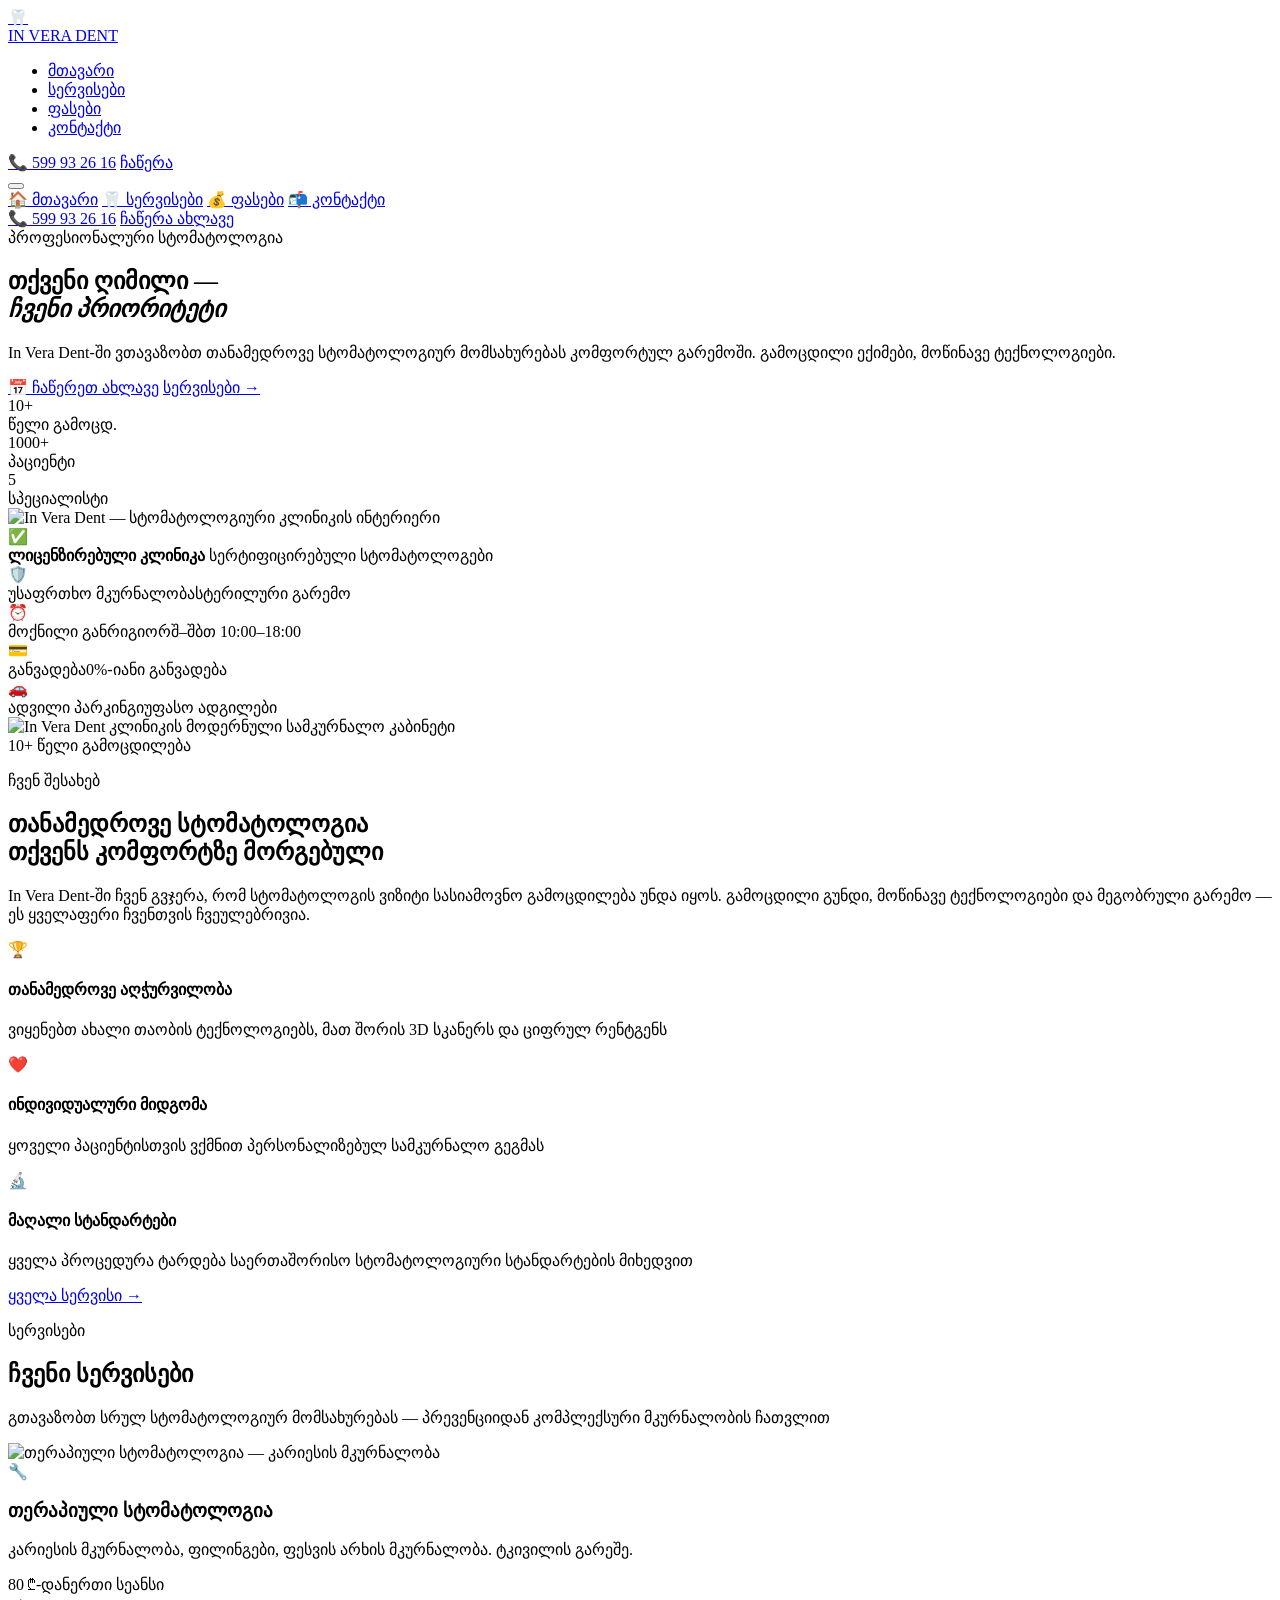
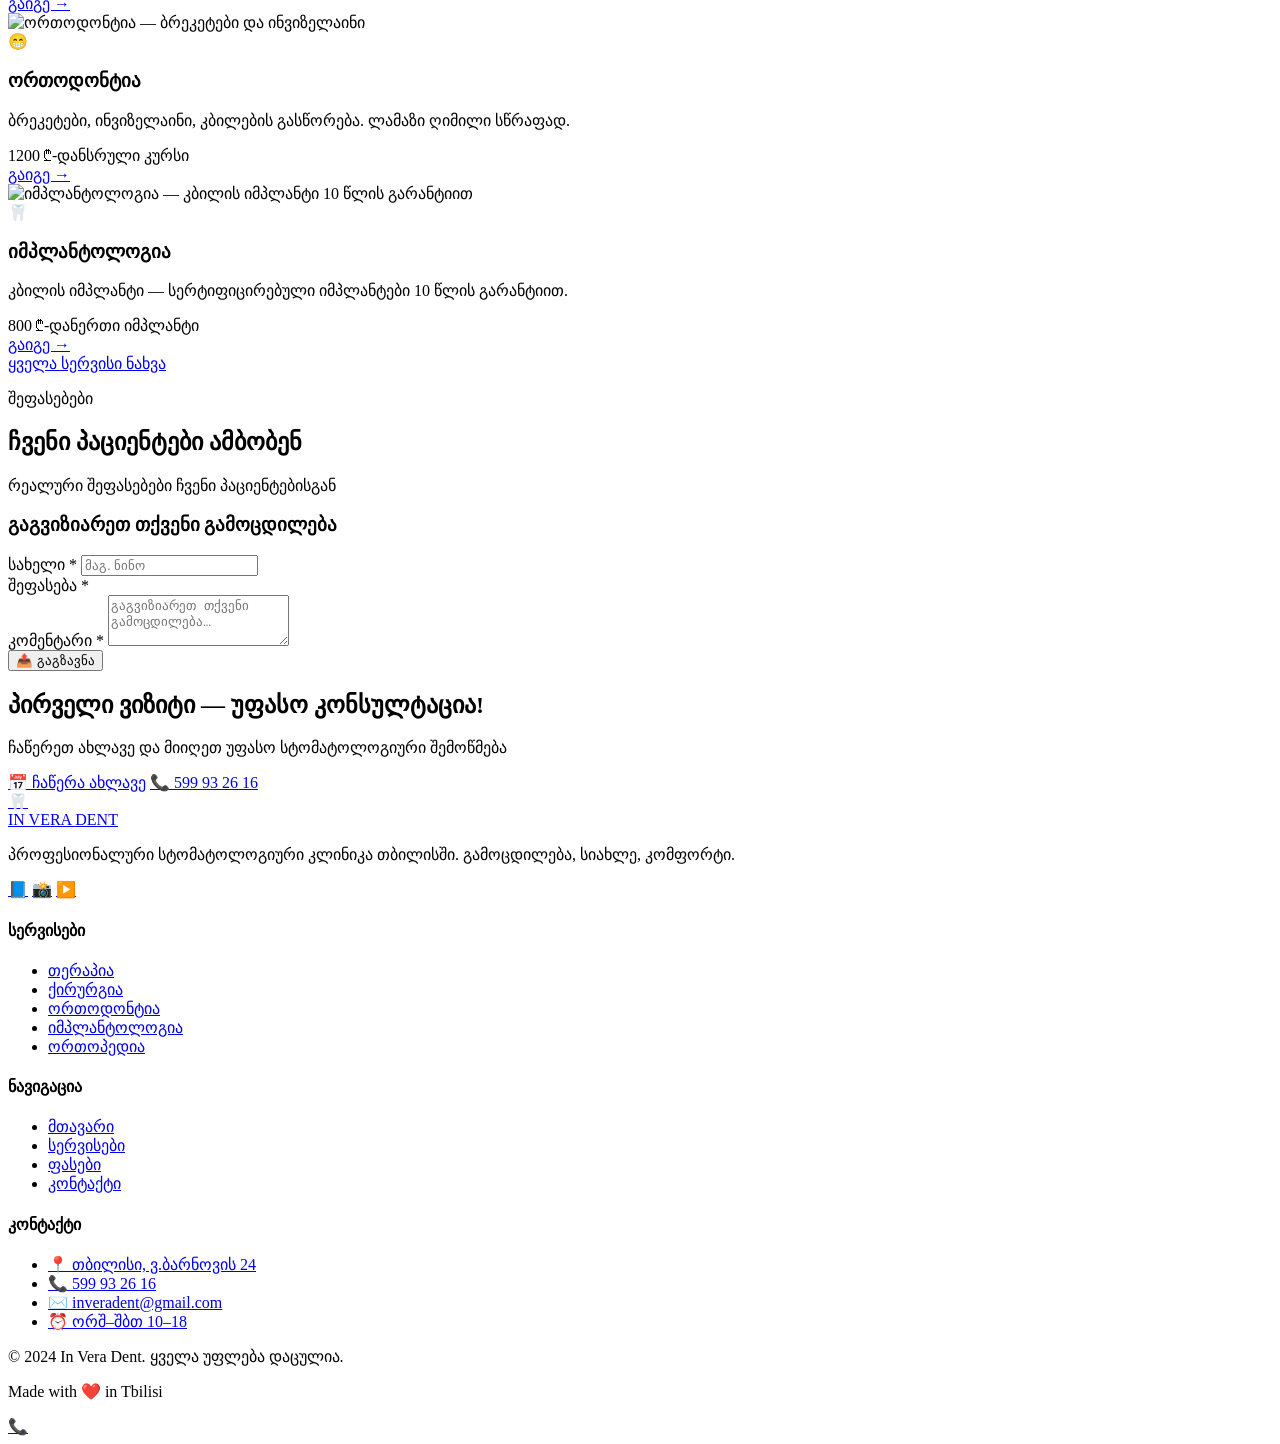
==== index.html @ 5227dc88 "Basic html for main page (Need to do the BEM naming)" ====
<!DOCTYPE html>
<html lang="ka">
<head>
  <meta charset="UTF-8">
  <meta name="viewport" content="width=device-width, initial-scale=1.0">
  <meta name="description" content="In Vera Dent — პროფესიონალური სტომატოლოგიური კლინიკა თბილისში">
  <title>In Vera Dent — სტომატოლოგია</title>
  <link rel="stylesheet" href="css/main.css">
</head>
<body>

<header>
  <nav class="navbar" aria-label="მთავარი ნავიგაცია">
    <div class="navbar__inner">
      <a href="index.html" class="logo">
        <div class="logo__mark">🦷</div>
        IN VERA <span>DENT</span>
      </a>

      <ul class="nav-links">
        <li class="nav-links__item"><a href="index.html" class="nav-links__link nav-links__link--active">მთავარი</a></li>
        <li class="nav-links__item"><a href="services.html" class="nav-links__link">სერვისები</a></li>
        <li class="nav-links__item"><a href="prices.html" class="nav-links__link">ფასები</a></li>
        <li class="nav-links__item"><a href="contact.html" class="nav-links__link">კონტაქტი</a></li>
      </ul>

      <div class="nav-cta">
        <a href="tel:599932616" class="btn btn--ghost btn--sm">📞 599 93 26 16</a>
        <a href="contact.html" class="btn btn--primary btn--sm">ჩაწერა</a>
      </div>

      <button class="nav-hamburger" aria-label="მენიუ" aria-expanded="false">
        <span></span><span></span><span></span>
      </button>
    </div>
  </nav>

  <div class="nav-drawer" role="dialog" aria-label="მობილური მენიუ">
    <a href="index.html"><span class="nav-drawer__icon">🏠</span> მთავარი</a>
    <a href="services.html"><span class="nav-drawer__icon">🦷</span> სერვისები</a>
    <a href="prices.html"><span class="nav-drawer__icon">💰</span> ფასები</a>
    <a href="contact.html"><span class="nav-drawer__icon">📬</span> კონტაქტი</a>
    <div class="nav-drawer__footer">
      <a href="tel:599932616" class="btn btn--secondary btn--full">📞 599 93 26 16</a>
      <a href="contact.html" class="btn btn--primary btn--full">ჩაწერა ახლავე</a>
    </div>
  </div>
</header>

<main>

  <!-- Hero -->
  <section class="hero">
    <div class="container">
      <div class="hero__inner">
        <div class="hero__content">
          <div class="hero__badge anim-fade-up">
            <span class="badge badge--teal badge--dot">პროფესიონალური სტომატოლოგია</span>
          </div>
          <h1 class="display-xl hero__title anim-fade-up delay-1">
            თქვენი ღიმილი —<br><em>ჩვენი პრიორიტეტი</em>
          </h1>
          <p class="body-lg hero__desc anim-fade-up delay-2">
            In Vera Dent-ში ვთავაზობთ თანამედროვე სტომატოლოგიურ მომსახურებას
            კომფორტულ გარემოში. გამოცდილი ექიმები, მოწინავე ტექნოლოგიები.
          </p>
          <div class="hero__actions anim-fade-up delay-3">
            <a href="contact.html" class="btn btn--primary">📅 ჩაწერეთ ახლავე</a>
            <a href="services.html" class="btn btn--secondary">სერვისები →</a>
          </div>
          <div class="hero__stats anim-fade-up delay-4">
            <div class="stat__item">
              <div class="stat__num" data-target="10" data-suffix="+">10+</div>
              <div class="stat__label">წელი გამოცდ.</div>
            </div>
            <div class="stat__item">
              <div class="stat__num" data-target="1000" data-suffix="+">1000+</div>
              <div class="stat__label">პაციენტი</div>
            </div>
            <div class="stat__item">
              <div class="stat__num" data-target="5">5</div>
              <div class="stat__label">სპეციალისტი</div>
            </div>
          </div>
        </div>

        <div class="hero__image anim-fade-in delay-2">
          <img
            src="https://images.unsplash.com/photo-1629909613654-28e377c37b09?w=800&q=80"
            alt="In Vera Dent — სტომატოლოგიური კლინიკის ინტერიერი"
            loading="eager"
          >
          <div class="hero__float-card">
            <div class="hero__float-icon">✅</div>
            <div class="hero__float-card-text">
              <strong>ლიცენზირებული კლინიკა</strong>
              სერტიფიცირებული სტომატოლოგები
            </div>
          </div>
        </div>
      </div>
    </div>
  </section>

  <!-- Features Strip -->
  <section class="features-strip" aria-label="კლინიკის უპირატესობები">
    <div class="container">
      <div class="features-strip__grid">
        <div class="feature-chip reveal">
          <div class="feature-chip__icon">🛡️</div>
          <div class="feature-chip__text">უსაფრთხო მკურნალობა<span>სტერილური გარემო</span></div>
        </div>
        <div class="feature-chip reveal">
          <div class="feature-chip__icon">⏰</div>
          <div class="feature-chip__text">მოქნილი განრიგი<span>ორშ–შბთ 10:00–18:00</span></div>
        </div>
        <div class="feature-chip reveal">
          <div class="feature-chip__icon">💳</div>
          <div class="feature-chip__text">განვადება<span>0%-იანი განვადება</span></div>
        </div>
        <div class="feature-chip reveal">
          <div class="feature-chip__icon">🚗</div>
          <div class="feature-chip__text">ადვილი პარკინგი<span>უფასო ადგილები</span></div>
        </div>
      </div>
    </div>
  </section>

  <!-- About -->
  <section class="section" id="about" aria-labelledby="about-title">
    <div class="container">
      <div class="about__inner">
        <div class="about__img-wrap reveal reveal--left">
          <img
            src="https://images.unsplash.com/photo-1588776814546-1ffbb3b1d8b3?w=700&q=80"
            alt="In Vera Dent კლინიკის მოდერნული სამკურნალო კაბინეტი"
            loading="lazy"
          >
          <div class="about__img-badge">
            <span>10+</span>
            წელი გამოცდილება
          </div>
        </div>

        <div class="reveal reveal--right">
          <p class="label text-teal">ჩვენ შესახებ</p>
          <h2 class="display-md mt-8" id="about-title">
            თანამედროვე სტომატოლოგია<br>
            <span class="text-teal">თქვენს კომფორტზე</span> მორგებული
          </h2>
          <p class="body-md text-soft mt-16">
            In Vera Dent-ში ჩვენ გვჯერა, რომ სტომატოლოგის ვიზიტი სასიამოვნო გამოცდილება
            უნდა იყოს. გამოცდილი გუნდი, მოწინავე ტექნოლოგიები და მეგობრული გარემო —
            ეს ყველაფერი ჩვენთვის ჩვეულებრივია.
          </p>

          <div class="feature-list">
            <div class="feature-row">
              <div class="feature-row__icon">🏆</div>
              <div>
                <h4>თანამედროვე აღჭურვილობა</h4>
                <p>ვიყენებთ ახალი თაობის ტექნოლოგიებს, მათ შორის 3D სკანერს და ციფრულ რენტგენს</p>
              </div>
            </div>
            <div class="feature-row">
              <div class="feature-row__icon">❤️</div>
              <div>
                <h4>ინდივიდუალური მიდგომა</h4>
                <p>ყოველი პაციენტისთვის ვქმნით პერსონალიზებულ სამკურნალო გეგმას</p>
              </div>
            </div>
            <div class="feature-row">
              <div class="feature-row__icon">🔬</div>
              <div>
                <h4>მაღალი სტანდარტები</h4>
                <p>ყველა პროცედურა ტარდება საერთაშორისო სტომატოლოგიური სტანდარტების მიხედვით</p>
              </div>
            </div>
          </div>

          <div class="mt-32">
            <a href="services.html" class="btn btn--primary">ყველა სერვისი →</a>
          </div>
        </div>
      </div>
    </div>
  </section>

  <!-- Services Preview -->
  <section class="section section--alt" aria-labelledby="services-title">
    <div class="container">
      <div class="section-header section-header--centered reveal">
        <p class="label text-teal">სერვისები</p>
        <h2 class="display-md mt-8" id="services-title">ჩვენი სერვისები</h2>
        <p class="body-md text-soft mt-12 intro-text">
          გთავაზობთ სრულ სტომატოლოგიურ მომსახურებას — პრევენციიდან
          კომპლექსური მკურნალობის ჩათვლით
        </p>
      </div>

      <div class="services-grid">
        <article class="service-card reveal">
          <div class="service-card__img">
            <img src="https://images.unsplash.com/photo-1606811841689-23dfddce3e95?w=600&q=75" alt="თერაპიული სტომატოლოგია — კარიესის მკურნალობა" loading="lazy">
            <div class="service-card__img-overlay"></div>
          </div>
          <div class="service-card__body">
            <div class="service-card__icon">🔧</div>
            <h3>თერაპიული სტომატოლოგია</h3>
            <p>კარიესის მკურნალობა, ფილინგები, ფესვის არხის მკურნალობა. ტკივილის გარეშე.</p>
            <div class="service-card__footer">
              <div class="service-card__price-tag">80 ₾-დან<span>ერთი სეანსი</span></div>
              <a href="services.html" class="btn btn--ghost btn--sm">გაიგე →</a>
            </div>
          </div>
        </article>

        <article class="service-card reveal">
          <div class="service-card__img">
            <img src="https://images.unsplash.com/photo-1609840114035-3c981b782dfe?w=600&q=75" alt="ორთოდონტია — ბრეკეტები და ინვიზელაინი" loading="lazy">
            <div class="service-card__img-overlay"></div>
          </div>
          <div class="service-card__body">
            <div class="service-card__icon">😁</div>
            <h3>ორთოდონტია</h3>
            <p>ბრეკეტები, ინვიზელაინი, კბილების გასწორება. ლამაზი ღიმილი სწრაფად.</p>
            <div class="service-card__footer">
              <div class="service-card__price-tag">1200 ₾-დან<span>სრული კურსი</span></div>
              <a href="services.html" class="btn btn--ghost btn--sm">გაიგე →</a>
            </div>
          </div>
        </article>

        <article class="service-card reveal">
          <div class="service-card__img">
            <img src="https://images.unsplash.com/photo-1612349317150-e413f6a5b16d?w=600&q=75" alt="იმპლანტოლოგია — კბილის იმპლანტი 10 წლის გარანტიით" loading="lazy">
            <div class="service-card__img-overlay"></div>
          </div>
          <div class="service-card__body">
            <div class="service-card__icon">🦷</div>
            <h3>იმპლანტოლოგია</h3>
            <p>კბილის იმპლანტი — სერტიფიცირებული იმპლანტები 10 წლის გარანტიით.</p>
            <div class="service-card__footer">
              <div class="service-card__price-tag">800 ₾-დან<span>ერთი იმპლანტი</span></div>
              <a href="services.html" class="btn btn--ghost btn--sm">გაიგე →</a>
            </div>
          </div>
        </article>
      </div>

      <div class="text-center mt-32 reveal">
        <a href="services.html" class="btn btn--secondary">ყველა სერვისი ნახვა</a>
      </div>
    </div>
  </section>

  <!-- Testimonials -->
  <!-- Patient Reviews — dynamically rendered from localStorage + real POST API -->
  <section class="section section--alt" aria-labelledby="reviews-title">
    <div class="container">

      <div class="section-header section-header--centered reveal">
        <p class="label text-teal">შეფასებები</p>
        <h2 class="display-md mt-8" id="reviews-title">ჩვენი პაციენტები ამბობენ</h2>
        <p class="body-md text-soft mt-8">რეალური შეფასებები ჩვენი პაციენტებისგან</p>
      </div>

      <!-- Average rating badge — populated by js/reviews.js -->
      <div id="reviewsSummary" class="reviews-summary" hidden></div>

      <!-- Reviews grid: populated by js/reviews.js via createElement -->
      <div id="reviewsGrid" class="reviews-grid" role="list" aria-label="პაციენტების შეფასებები"></div>

      <!-- Submit a new review -->
      <div class="review-form-wrap reveal">
        <h3 class="review-form-title">გაგვიზიარეთ თქვენი გამოცდილება</h3>
        <form id="reviewForm" class="review-form" novalidate>
          <div class="form-row">
            <div class="form-group">
              <label for="reviewName">სახელი <span class="required">*</span></label>
              <input
                type="text"
                id="reviewName"
                class="form-input"
                placeholder="მაგ. ნინო"
                required
                minlength="2"
                maxlength="60"
                autocomplete="given-name"
              >
            </div>
            <div class="form-group">
              <label>შეფასება <span class="required">*</span></label>
              <div id="starRating" class="star-rating" role="group" aria-label="აირჩიეთ შეფასება"></div>
              <input type="hidden" id="reviewRating" value="0">
            </div>
          </div>
          <div class="form-group">
            <label for="reviewText">კომენტარი <span class="required">*</span></label>
            <textarea
              id="reviewText"
              class="form-input form-input--textarea"
              rows="3"
              placeholder="გაგვიზიარეთ თქვენი გამოცდილება…"
              required
              minlength="10"
              maxlength="300"
            ></textarea>
          </div>
          <div id="reviewBanner" class="form-banner" hidden role="alert" aria-live="polite"></div>
          <button type="submit" class="btn btn--primary">📤 გაგზავნა</button>
        </form>
      </div>

    </div>
  </section>

  <!-- CTA Banner -->
  <section class="section--sm">
    <div class="container">
      <div class="cta-banner reveal">
        <h2>პირველი ვიზიტი — უფასო კონსულტაცია!</h2>
        <p>ჩაწერეთ ახლავე და მიიღეთ უფასო სტომატოლოგიური შემოწმება</p>
        <div class="cta-banner__actions">
          <a href="contact.html" class="btn btn--white">📅 ჩაწერა ახლავე</a>
          <a href="tel:599932616" class="btn btn--outline-white">📞 599 93 26 16</a>
        </div>
      </div>
    </div>
  </section>

</main>

<footer class="footer">
  <div class="container">
    <div class="footer__grid">
      <div class="footer__brand">
        <a href="index.html" class="logo">
          <div class="logo__mark">🦷</div>
          IN VERA <span>DENT</span>
        </a>
        <p class="mt-12">პროფესიონალური სტომატოლოგიური კლინიკა თბილისში. გამოცდილება, სიახლე, კომფორტი.</p>
        <div class="footer__socials mt-16">
          <a href="#" class="footer__social-btn" aria-label="Facebook">📘</a>
          <a href="#" class="footer__social-btn" aria-label="Instagram">📸</a>
          <a href="#" class="footer__social-btn" aria-label="YouTube">▶️</a>
        </div>
      </div>
      <div class="footer__col">
        <h4>სერვისები</h4>
        <ul>
          <li><a href="services.html">თერაპია</a></li>
          <li><a href="services.html">ქირურგია</a></li>
          <li><a href="services.html">ორთოდონტია</a></li>
          <li><a href="services.html">იმპლანტოლოგია</a></li>
          <li><a href="services.html">ორთოპედია</a></li>
        </ul>
      </div>
      <div class="footer__col">
        <h4>ნავიგაცია</h4>
        <ul>
          <li><a href="index.html">მთავარი</a></li>
          <li><a href="services.html">სერვისები</a></li>
          <li><a href="prices.html">ფასები</a></li>
          <li><a href="contact.html">კონტაქტი</a></li>
        </ul>
      </div>
      <div class="footer__col">
        <h4>კონტაქტი</h4>
        <ul>
          <li><a href="#">📍 თბილისი, ვ.ბარნოვის 24</a></li>
          <li><a href="tel:599932616">📞 599 93 26 16</a></li>
          <li><a href="mailto:inveradent@gmail.com">✉️ inveradent@gmail.com</a></li>
          <li><a href="#">⏰ ორშ–შბთ 10–18</a></li>
        </ul>
      </div>
    </div>
    <div class="footer__bottom">
      <p>© 2024 In Vera Dent. ყველა უფლება დაცულია.</p>
      <p>Made with ❤️ in Tbilisi</p>
    </div>
  </div>
</footer>

<a href="tel:599932616" class="fab-phone" aria-label="დარეკვა">📞</a>

<script type="module" src="js/main.js"></script>
</body>
</html>
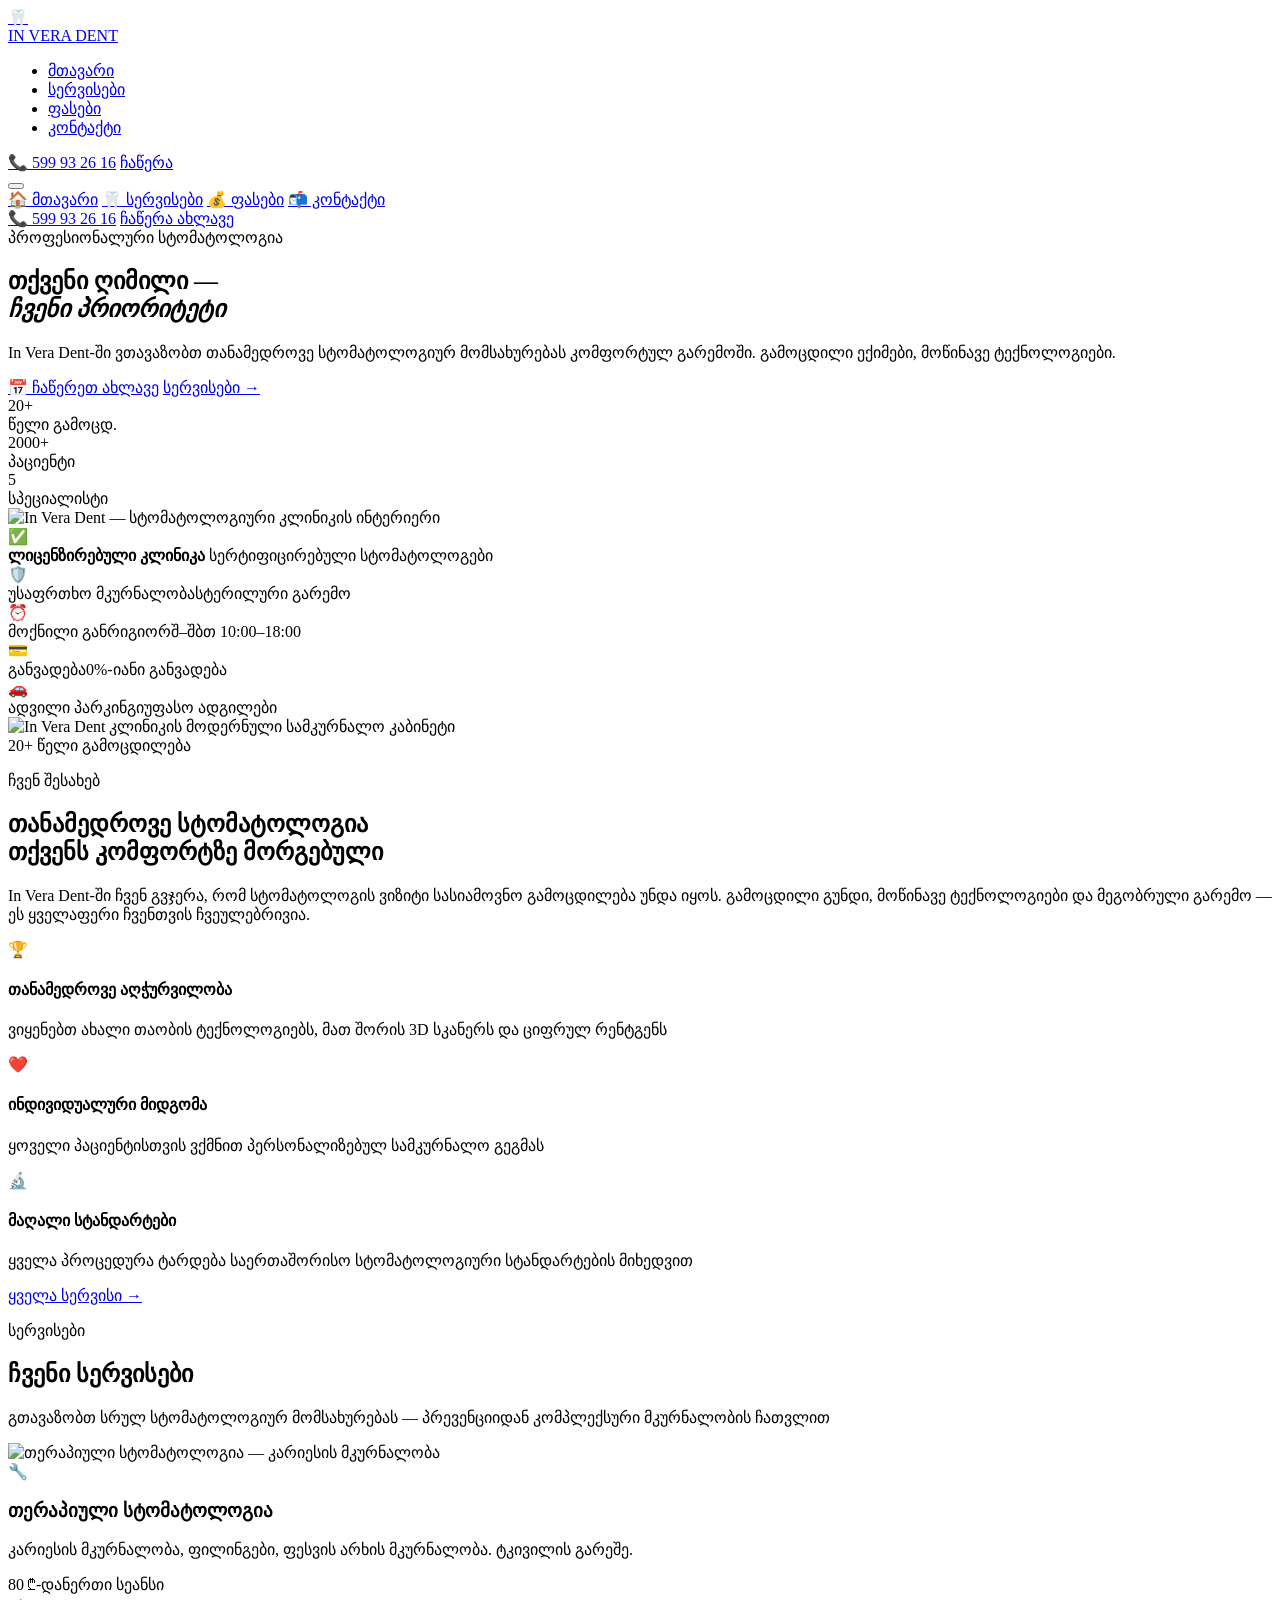
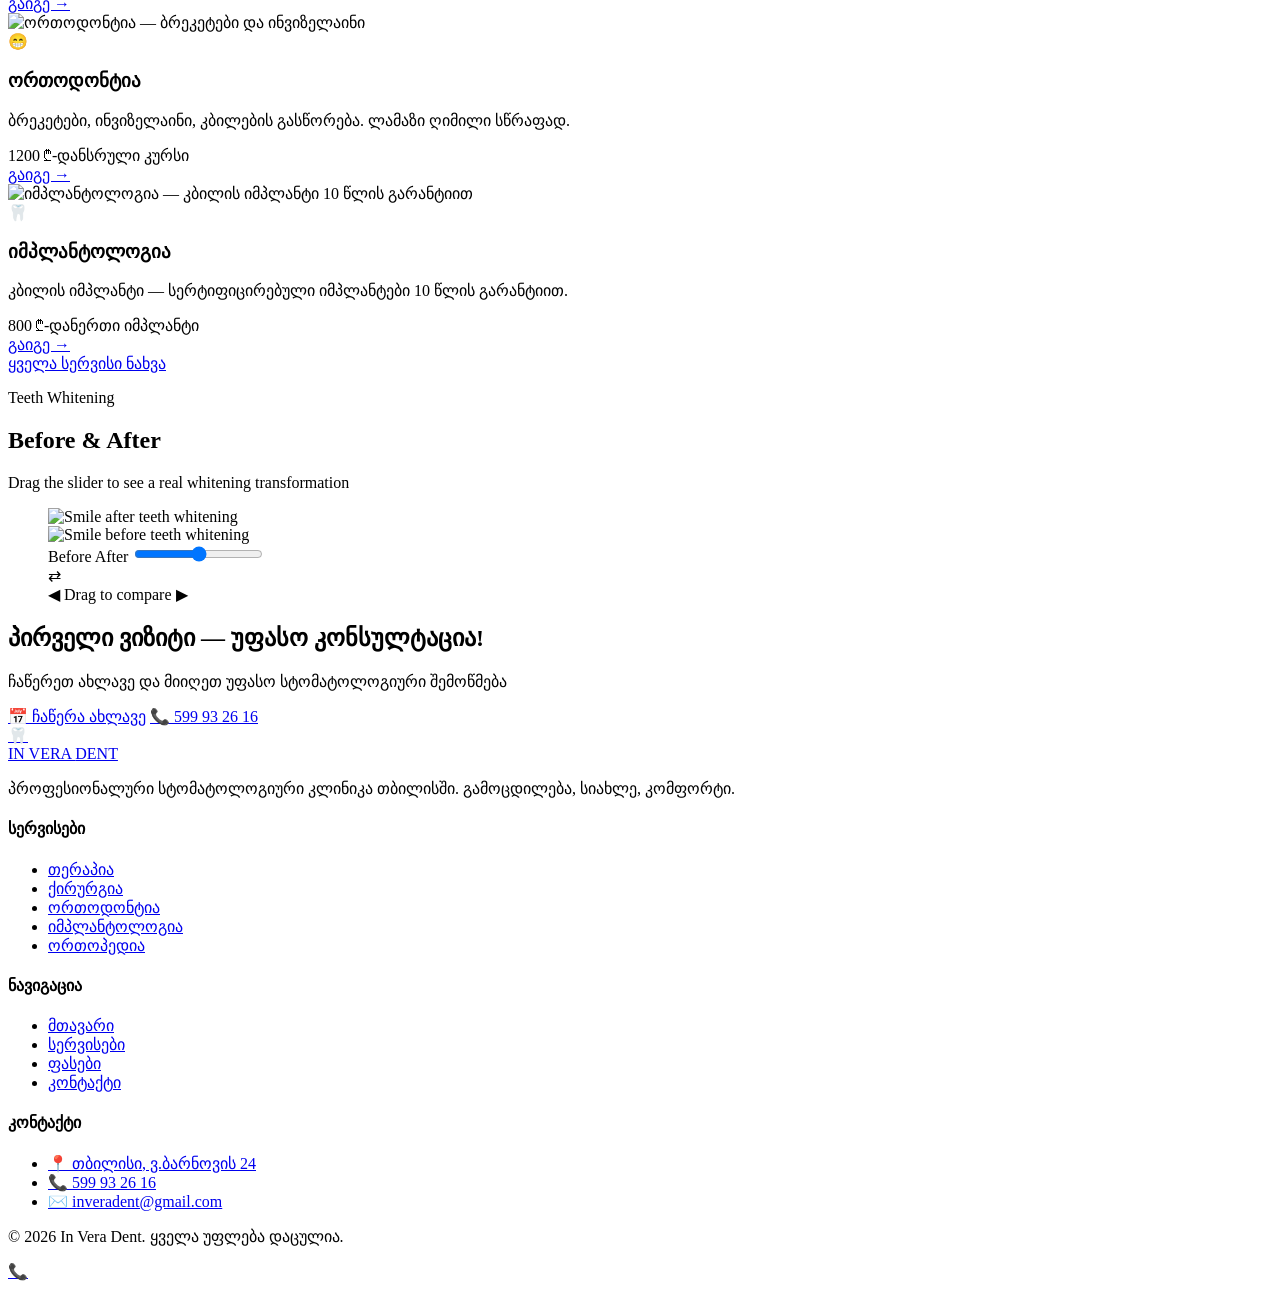
==== commit 695390ff: "Final index.html (i believe) cleaned the code (SEO for later)" ====
--- a/index.html
+++ b/index.html
@@ -70,11 +70,11 @@
           </div>
           <div class="hero__stats anim-fade-up delay-4">
             <div class="stat__item">
-              <div class="stat__num" data-target="10" data-suffix="+">10+</div>
+              <div class="stat__num" data-target="10" data-suffix="+">20+</div>
               <div class="stat__label">წელი გამოცდ.</div>
             </div>
             <div class="stat__item">
-              <div class="stat__num" data-target="1000" data-suffix="+">1000+</div>
+              <div class="stat__num" data-target="1000" data-suffix="+">2000+</div>
               <div class="stat__label">პაციენტი</div>
             </div>
             <div class="stat__item">
@@ -86,7 +86,7 @@
 
         <div class="hero__image anim-fade-in delay-2">
           <img
-            src="https://images.unsplash.com/photo-1629909613654-28e377c37b09?w=800&q=80"
+            src="img/hero-clinic.jpg"
             alt="In Vera Dent — სტომატოლოგიური კლინიკის ინტერიერი"
             loading="eager"
           >
@@ -132,12 +132,12 @@
       <div class="about__inner">
         <div class="about__img-wrap reveal reveal--left">
           <img
-            src="https://images.unsplash.com/photo-1588776814546-1ffbb3b1d8b3?w=700&q=80"
+            src="img/about-clinic.jpg"
             alt="In Vera Dent კლინიკის მოდერნული სამკურნალო კაბინეტი"
             loading="lazy"
           >
           <div class="about__img-badge">
-            <span>10+</span>
+            <span>20+</span>
             წელი გამოცდილება
           </div>
         </div>
@@ -201,7 +201,7 @@
       <div class="services-grid">
         <article class="service-card reveal">
           <div class="service-card__img">
-            <img src="https://images.unsplash.com/photo-1606811841689-23dfddce3e95?w=600&q=75" alt="თერაპიული სტომატოლოგია — კარიესის მკურნალობა" loading="lazy">
+            <img src="img/service-therapy.jpg" alt="თერაპიული სტომატოლოგია — კარიესის მკურნალობა" loading="lazy">
             <div class="service-card__img-overlay"></div>
           </div>
           <div class="service-card__body">
@@ -217,7 +217,7 @@
 
         <article class="service-card reveal">
           <div class="service-card__img">
-            <img src="https://images.unsplash.com/photo-1609840114035-3c981b782dfe?w=600&q=75" alt="ორთოდონტია — ბრეკეტები და ინვიზელაინი" loading="lazy">
+            <img src="img/service-orthodontics.jpg" alt="ორთოდონტია — ბრეკეტები და ინვიზელაინი" loading="lazy">
             <div class="service-card__img-overlay"></div>
           </div>
           <div class="service-card__body">
@@ -233,7 +233,7 @@
 
         <article class="service-card reveal">
           <div class="service-card__img">
-            <img src="https://images.unsplash.com/photo-1612349317150-e413f6a5b16d?w=600&q=75" alt="იმპლანტოლოგია — კბილის იმპლანტი 10 წლის გარანტიით" loading="lazy">
+            <img src="img/service-implant.jpg" alt="იმპლანტოლოგია — კბილის იმპლანტი 10 წლის გარანტიით" loading="lazy">
             <div class="service-card__img-overlay"></div>
           </div>
           <div class="service-card__body">
@@ -254,64 +254,46 @@
     </div>
   </section>
 
-  <!-- Testimonials -->
-  <!-- Patient Reviews — dynamically rendered from localStorage + real POST API -->
-  <section class="section section--alt" aria-labelledby="reviews-title">
-    <div class="container">
-
+  <!-- Teeth Whitening — Before & After comparison slider -->
+  <section class="section section--alt" aria-labelledby="compare-title">
+    <div class="container container--medium">
       <div class="section-header section-header--centered reveal">
-        <p class="label text-teal">შეფასებები</p>
-        <h2 class="display-md mt-8" id="reviews-title">ჩვენი პაციენტები ამბობენ</h2>
-        <p class="body-md text-soft mt-8">რეალური შეფასებები ჩვენი პაციენტებისგან</p>
-      </div>
-
-      <!-- Average rating badge — populated by js/reviews.js -->
-      <div id="reviewsSummary" class="reviews-summary" hidden></div>
-
-      <!-- Reviews grid: populated by js/reviews.js via createElement -->
-      <div id="reviewsGrid" class="reviews-grid" role="list" aria-label="პაციენტების შეფასებები"></div>
-
-      <!-- Submit a new review -->
-      <div class="review-form-wrap reveal">
-        <h3 class="review-form-title">გაგვიზიარეთ თქვენი გამოცდილება</h3>
-        <form id="reviewForm" class="review-form" novalidate>
-          <div class="form-row">
-            <div class="form-group">
-              <label for="reviewName">სახელი <span class="required">*</span></label>
-              <input
-                type="text"
-                id="reviewName"
-                class="form-input"
-                placeholder="მაგ. ნინო"
-                required
-                minlength="2"
-                maxlength="60"
-                autocomplete="given-name"
-              >
-            </div>
-            <div class="form-group">
-              <label>შეფასება <span class="required">*</span></label>
-              <div id="starRating" class="star-rating" role="group" aria-label="აირჩიეთ შეფასება"></div>
-              <input type="hidden" id="reviewRating" value="0">
-            </div>
-          </div>
-          <div class="form-group">
-            <label for="reviewText">კომენტარი <span class="required">*</span></label>
-            <textarea
-              id="reviewText"
-              class="form-input form-input--textarea"
-              rows="3"
-              placeholder="გაგვიზიარეთ თქვენი გამოცდილება…"
-              required
-              minlength="10"
-              maxlength="300"
-            ></textarea>
-          </div>
-          <div id="reviewBanner" class="form-banner" hidden role="alert" aria-live="polite"></div>
-          <button type="submit" class="btn btn--primary">📤 გაგზავნა</button>
-        </form>
-      </div>
-
+        <p class="label text-teal">Teeth Whitening</p>
+        <h2 class="display-md mt-8" id="compare-title">Before &amp; After</h2>
+        <p class="body-md text-soft mt-12 intro-text">
+          Drag the slider to see a real whitening transformation
+        </p>
+      </div>
+
+      <figure class="compare-block reveal">
+        <div class="compare" id="smileCompare">
+          <div class="compare__viewport">
+            <!-- "after" = bright/white base layer -->
+            <img class="compare__img compare__img--after"
+                 src="img/whitening-before-after.jpg"
+                 alt="Smile after teeth whitening" loading="lazy">
+
+            <!-- "before" = same photo, dulled/yellowed via CSS filter, clipped by --pos -->
+            <div class="compare__before">
+              <img class="compare__img compare__img--before"
+                   src="img/whitening-before-after.jpg"
+                   alt="Smile before teeth whitening" loading="lazy">
+            </div>
+
+            <span class="compare__label compare__label--before">Before</span>
+            <span class="compare__label compare__label--after">After</span>
+
+            <input type="range" min="0" max="100" value="50"
+                   class="compare__range"
+                   aria-label="Before and after whitening comparison slider">
+
+            <div class="compare__handle" aria-hidden="true">
+              <span class="compare__grip">⇄</span>
+            </div>
+          </div>
+        </div>
+        <figcaption class="compare-block__hint">◀ Drag to compare ▶</figcaption>
+      </figure>
     </div>
   </section>
 
@@ -340,11 +322,6 @@
           IN VERA <span>DENT</span>
         </a>
         <p class="mt-12">პროფესიონალური სტომატოლოგიური კლინიკა თბილისში. გამოცდილება, სიახლე, კომფორტი.</p>
-        <div class="footer__socials mt-16">
-          <a href="#" class="footer__social-btn" aria-label="Facebook">📘</a>
-          <a href="#" class="footer__social-btn" aria-label="Instagram">📸</a>
-          <a href="#" class="footer__social-btn" aria-label="YouTube">▶️</a>
-        </div>
       </div>
       <div class="footer__col">
         <h4>სერვისები</h4>
@@ -371,13 +348,11 @@
           <li><a href="#">📍 თბილისი, ვ.ბარნოვის 24</a></li>
           <li><a href="tel:599932616">📞 599 93 26 16</a></li>
           <li><a href="mailto:inveradent@gmail.com">✉️ inveradent@gmail.com</a></li>
-          <li><a href="#">⏰ ორშ–შბთ 10–18</a></li>
         </ul>
       </div>
     </div>
     <div class="footer__bottom">
-      <p>© 2024 In Vera Dent. ყველა უფლება დაცულია.</p>
-      <p>Made with ❤️ in Tbilisi</p>
+      <p>© 2026 In Vera Dent. ყველა უფლება დაცულია.</p>
     </div>
   </div>
 </footer>
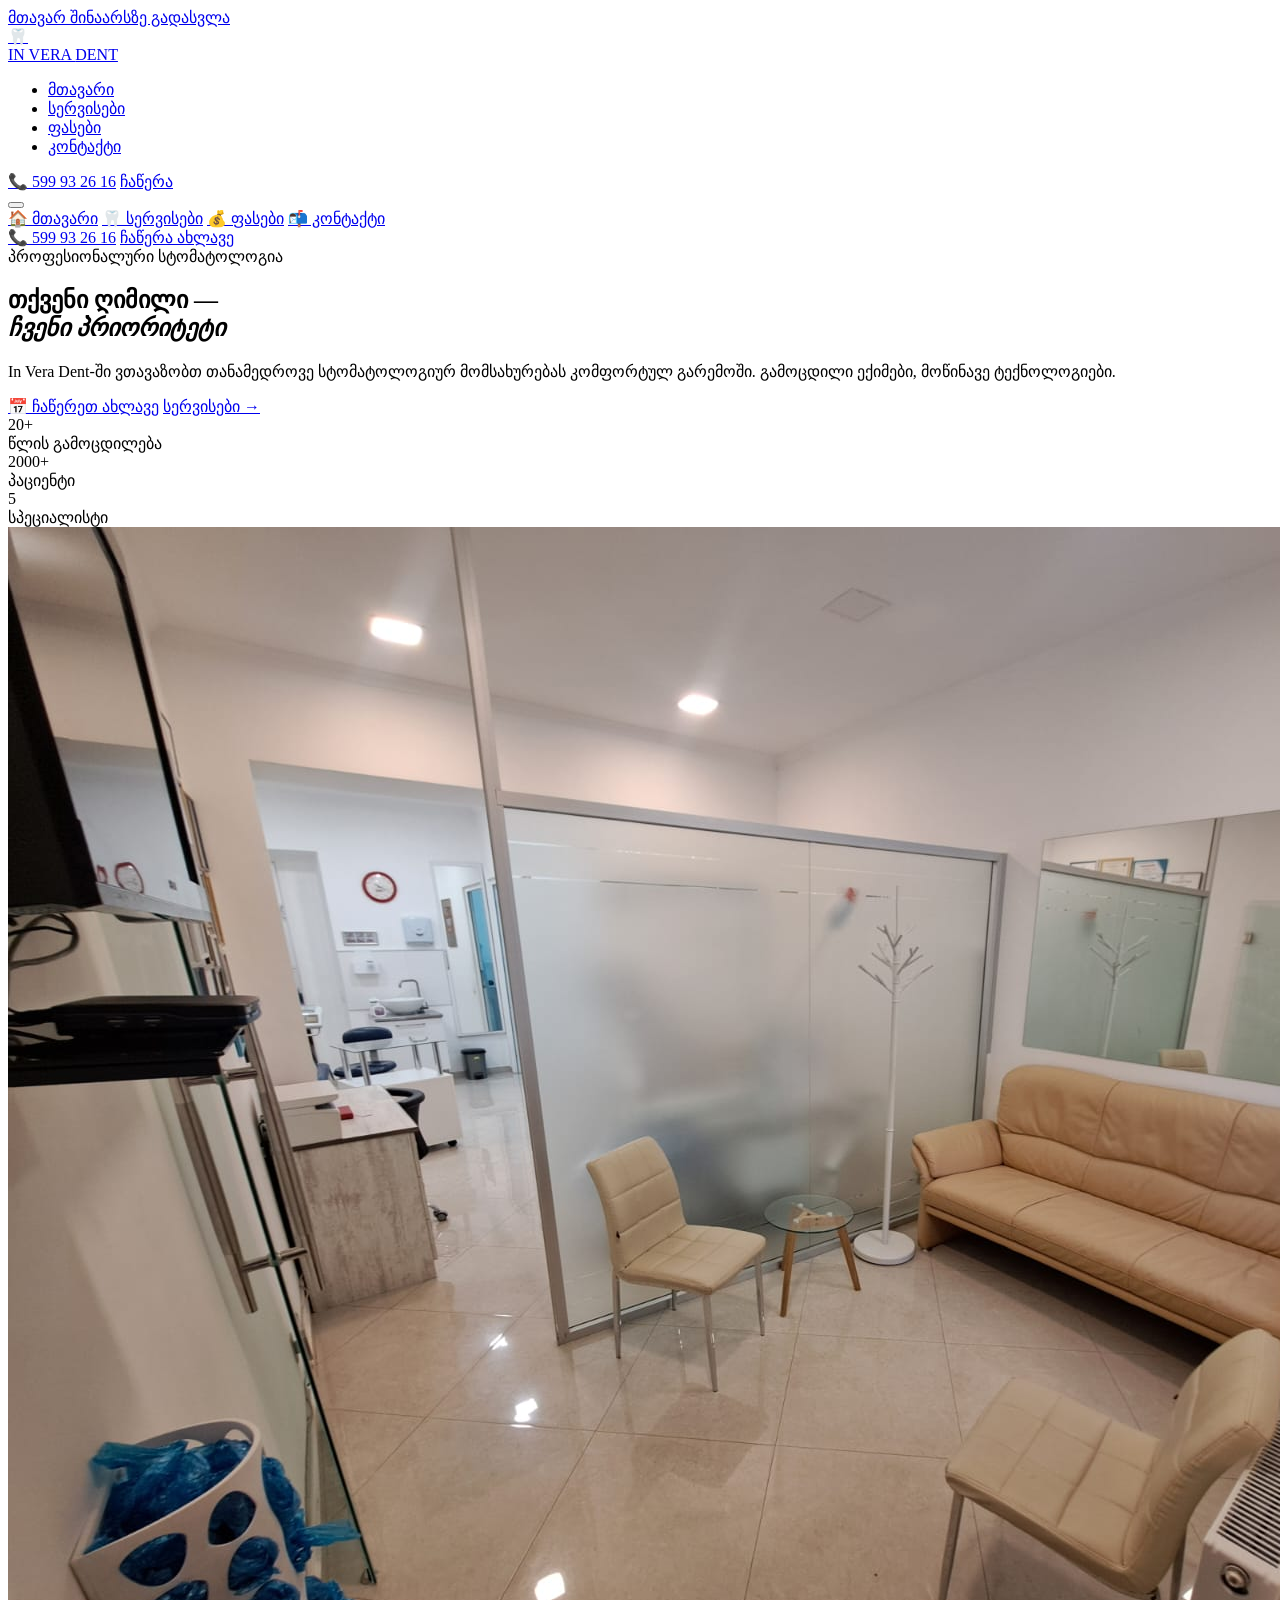
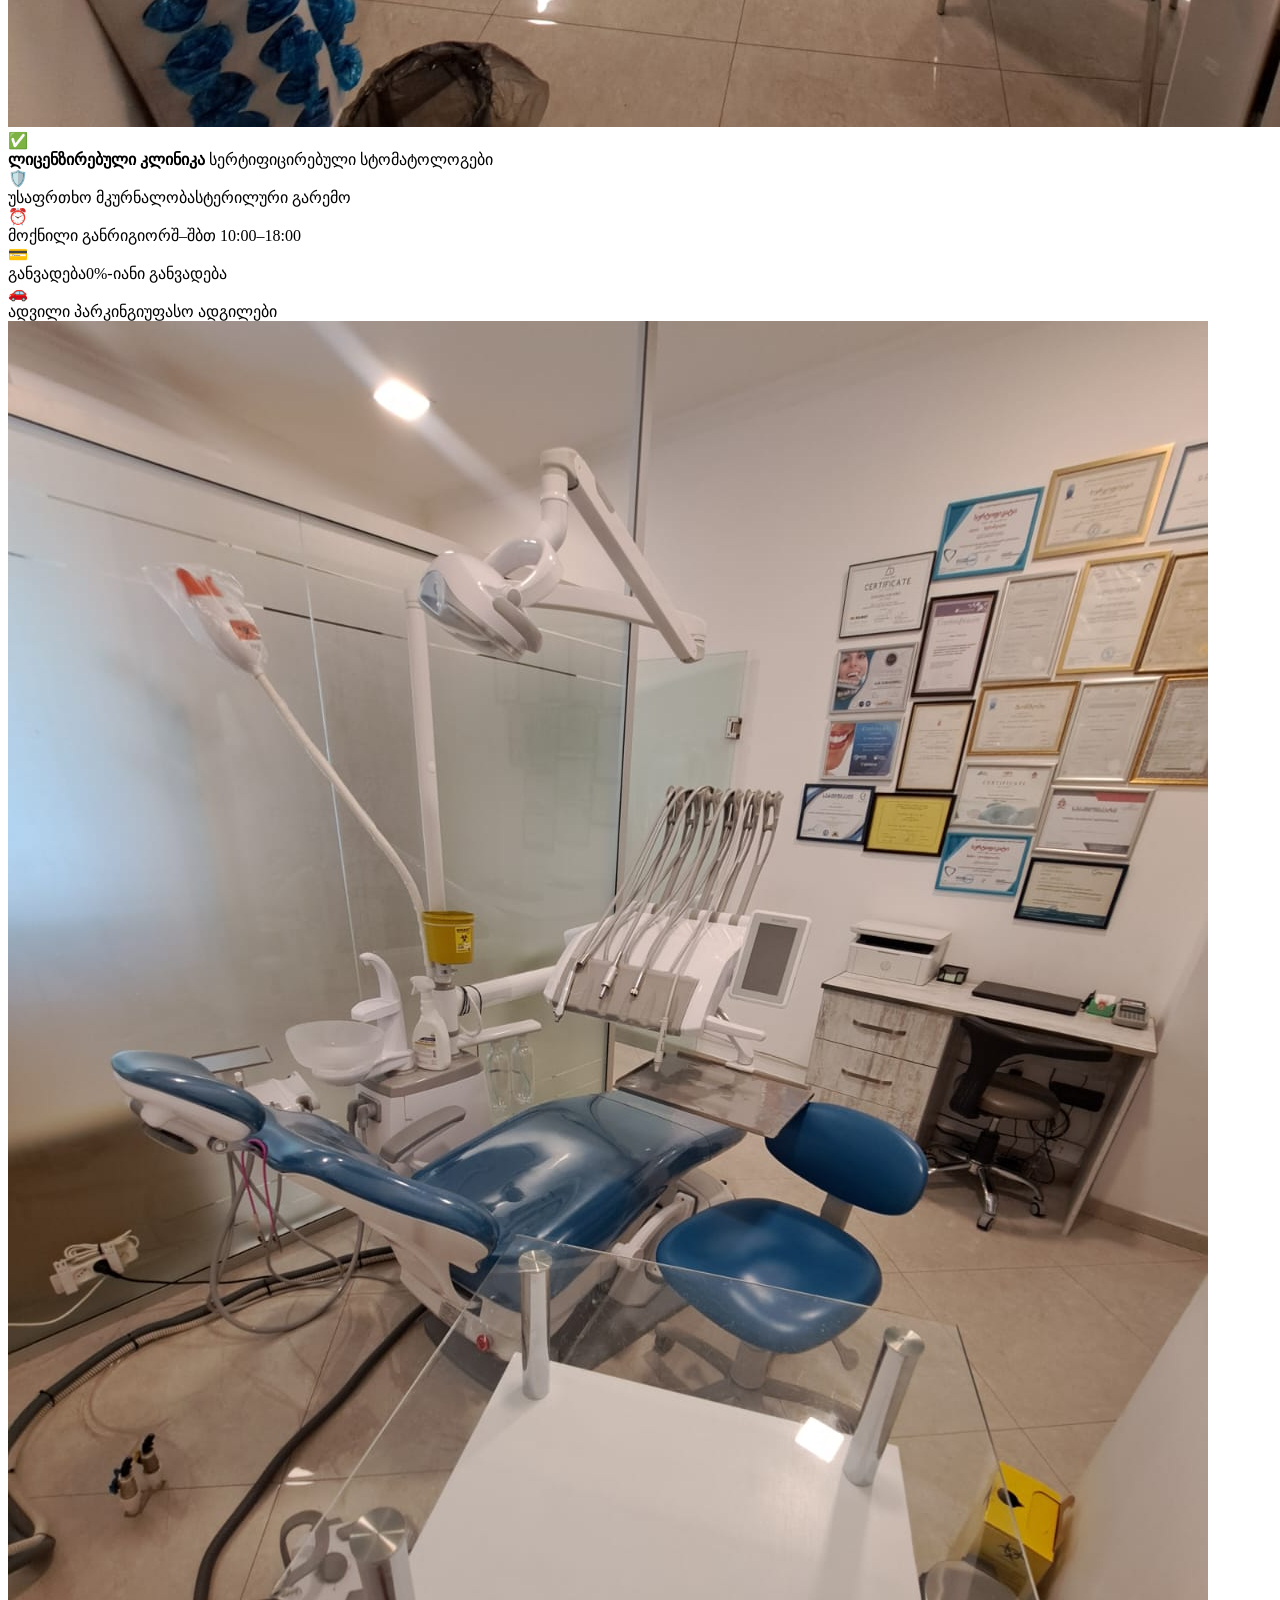
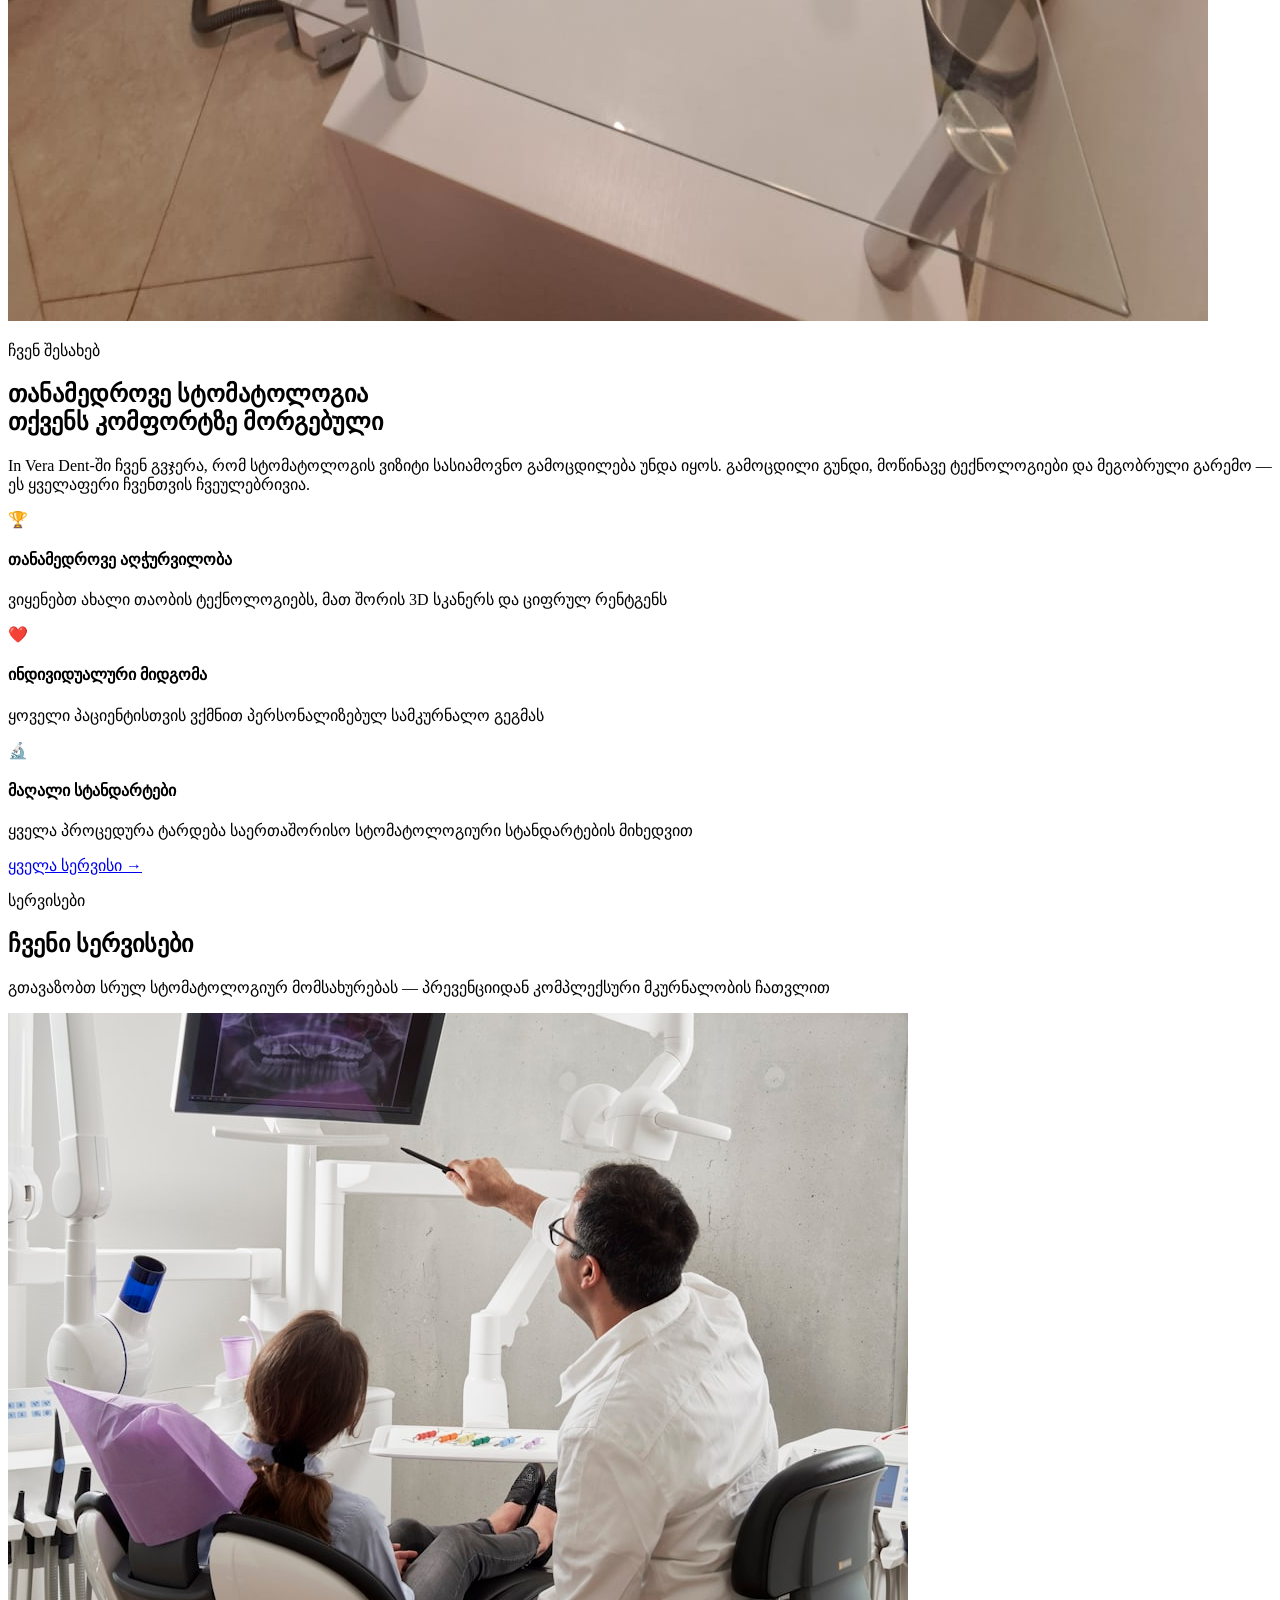
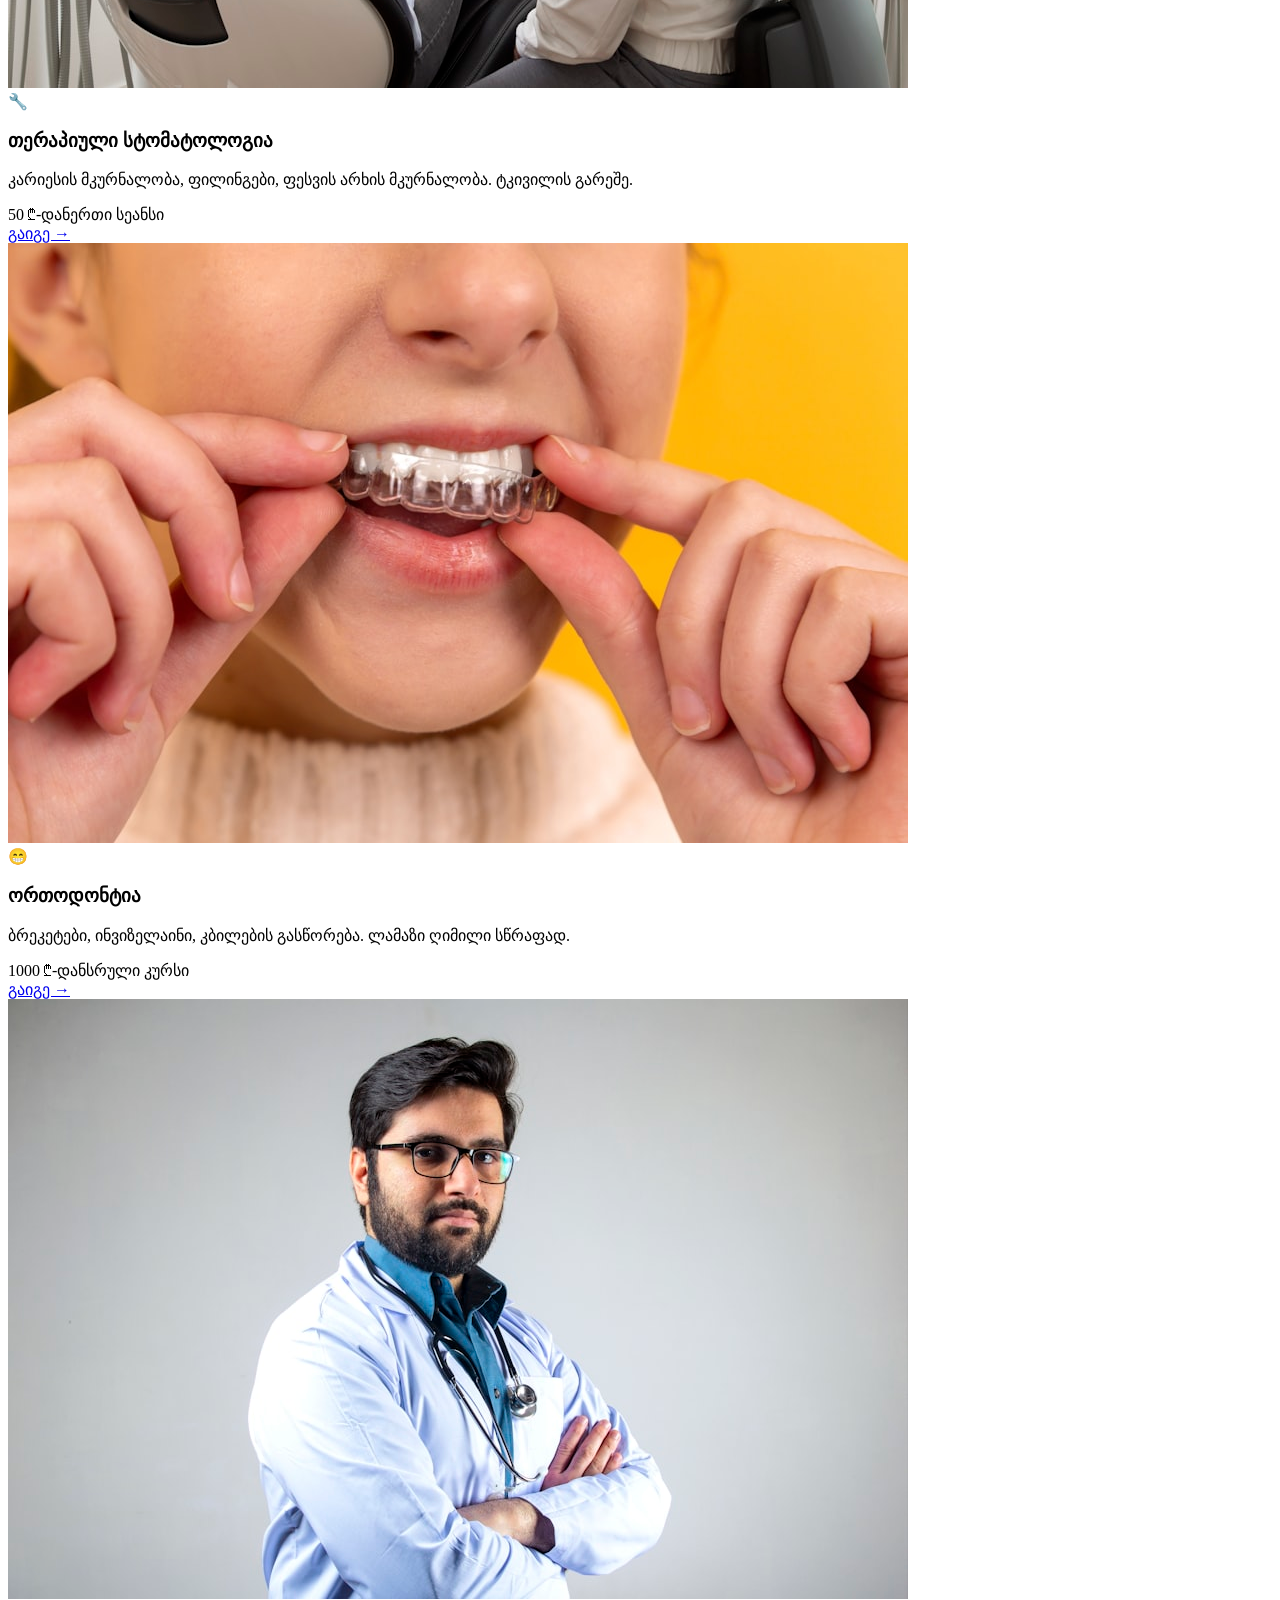
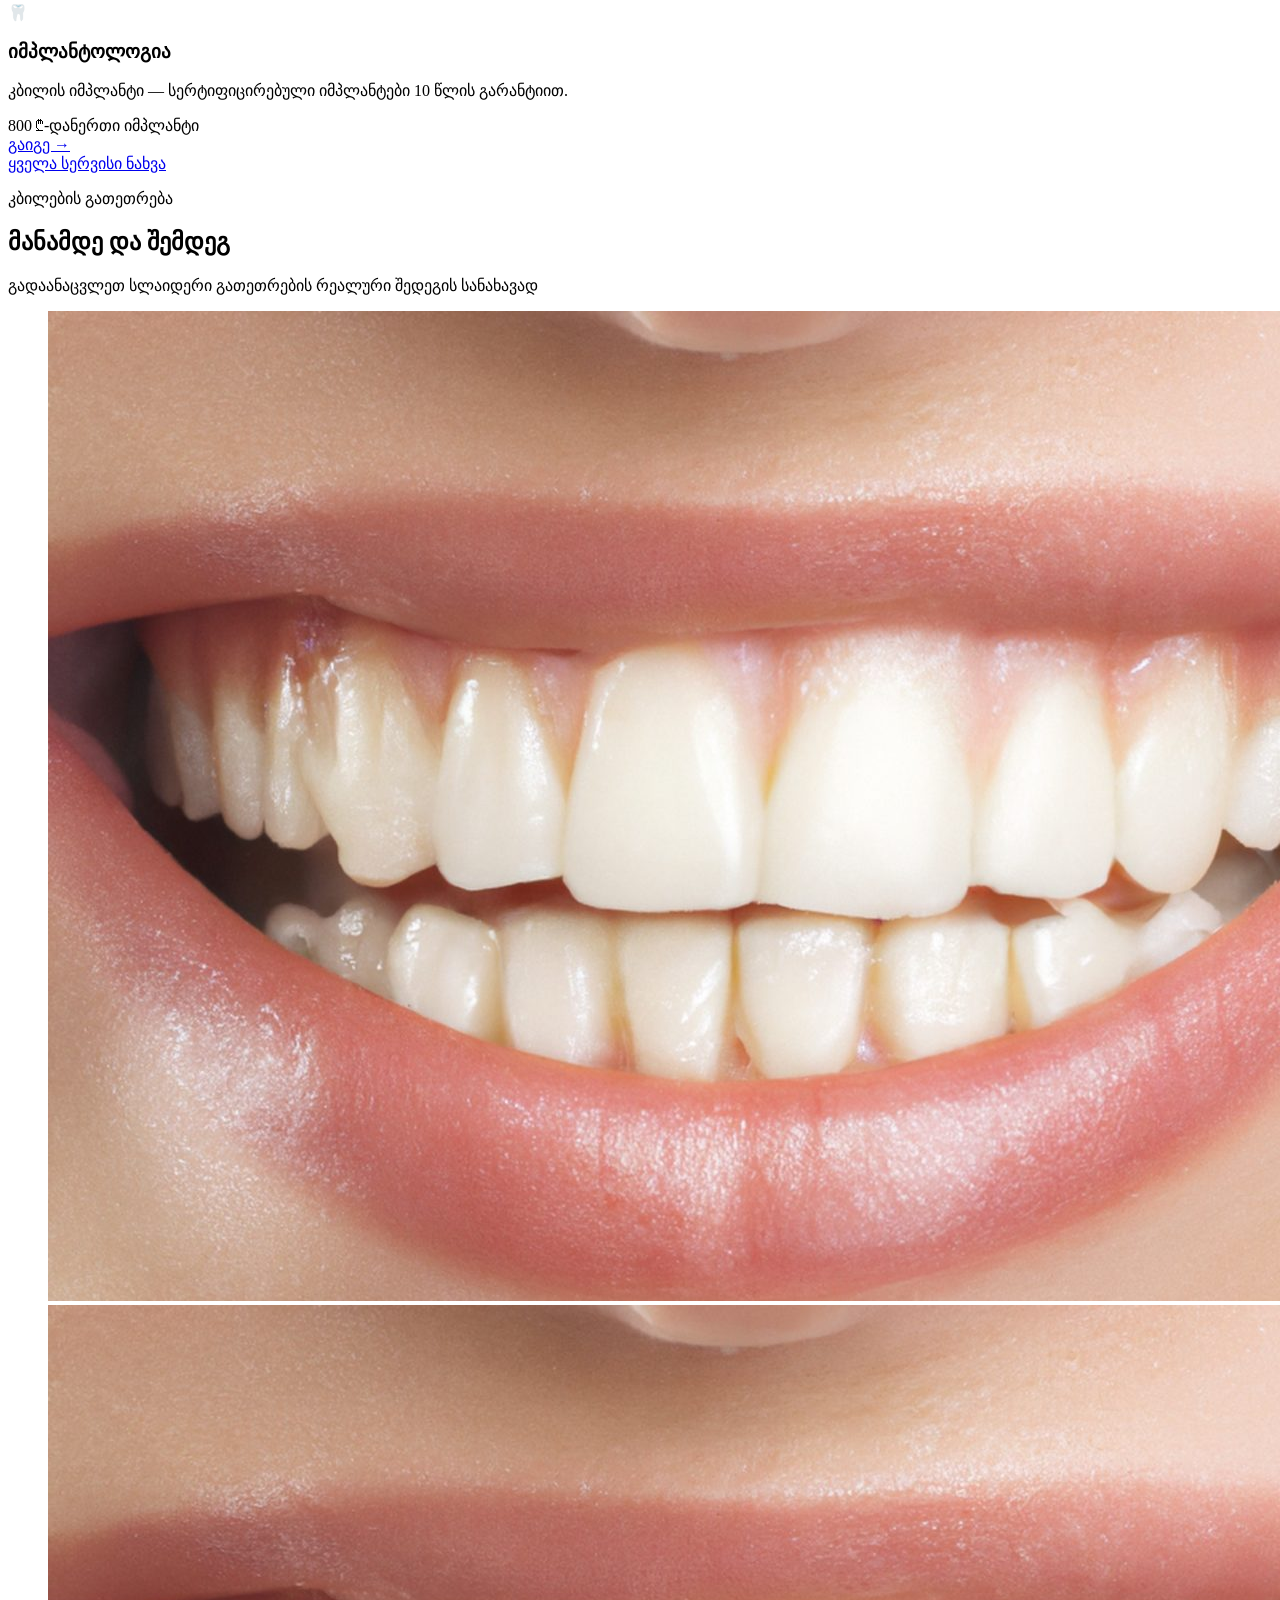
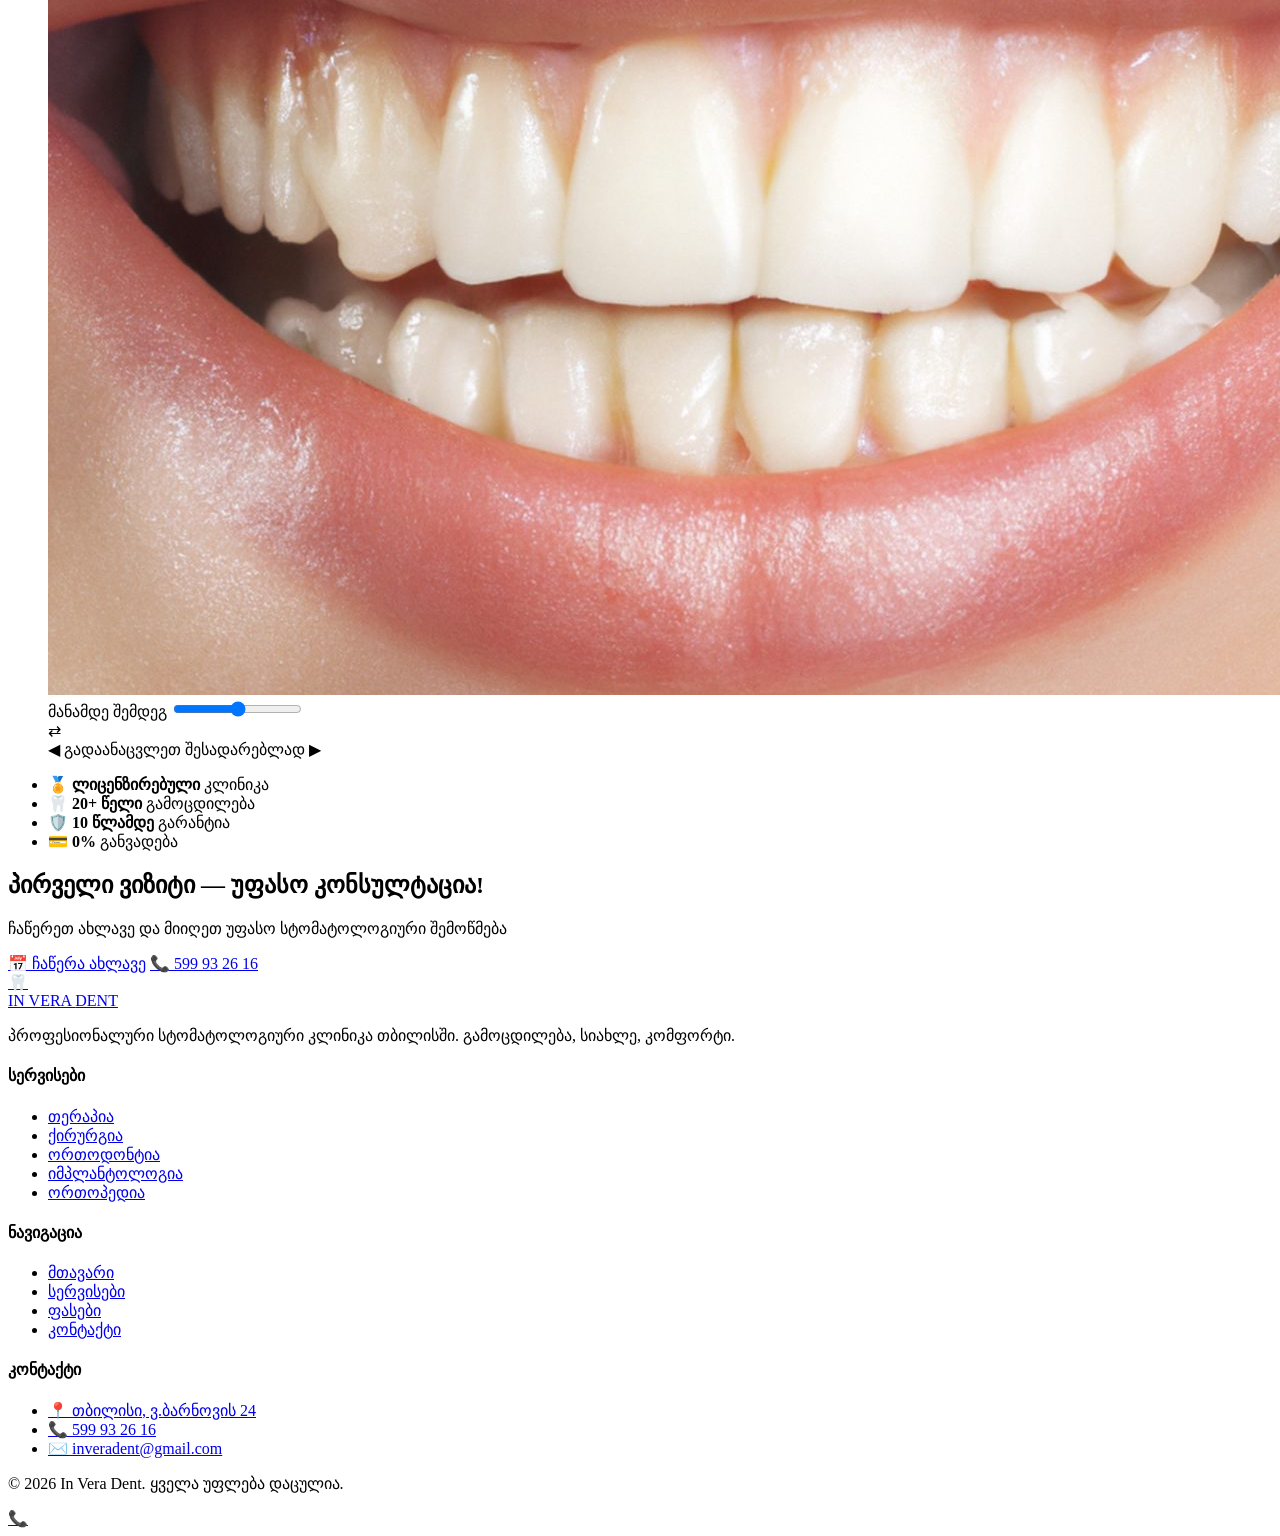
==== commit 09598d42: "Basic Html and Images ( need to change images)" ====
--- a/index.html
+++ b/index.html
@@ -5,9 +5,13 @@
   <meta name="viewport" content="width=device-width, initial-scale=1.0">
   <meta name="description" content="In Vera Dent — პროფესიონალური სტომატოლოგიური კლინიკა თბილისში">
   <title>In Vera Dent — სტომატოლოგია</title>
+  <link rel="preconnect" href="https://fonts.googleapis.com">
+  <link rel="preconnect" href="https://fonts.gstatic.com" crossorigin>
+  <link rel="stylesheet" href="https://fonts.googleapis.com/css2?family=Noto+Sans+Georgian:wght@400;500;600;700;800;900&family=Plus+Jakarta+Sans:wght@700;800;900&display=swap">
   <link rel="stylesheet" href="css/main.css">
 </head>
 <body>
+<a class="skip-link" href="#main">მთავარ შინაარსზე გადასვლა</a>
 
 <header>
   <nav class="navbar" aria-label="მთავარი ნავიგაცია">
@@ -26,7 +30,7 @@
 
       <div class="nav-cta">
         <a href="tel:599932616" class="btn btn--ghost btn--sm">📞 599 93 26 16</a>
-        <a href="contact.html" class="btn btn--primary btn--sm">ჩაწერა</a>
+        <a href="contact.html#book" class="btn btn--primary btn--sm">ჩაწერა</a>
       </div>
 
       <button class="nav-hamburger" aria-label="მენიუ" aria-expanded="false">
@@ -42,12 +46,12 @@
     <a href="contact.html"><span class="nav-drawer__icon">📬</span> კონტაქტი</a>
     <div class="nav-drawer__footer">
       <a href="tel:599932616" class="btn btn--secondary btn--full">📞 599 93 26 16</a>
-      <a href="contact.html" class="btn btn--primary btn--full">ჩაწერა ახლავე</a>
+      <a href="contact.html#book" class="btn btn--primary btn--full">ჩაწერა ახლავე</a>
     </div>
   </div>
 </header>
 
-<main>
+<main id="main">
 
   <!-- Hero -->
   <section class="hero">
@@ -65,20 +69,20 @@
             კომფორტულ გარემოში. გამოცდილი ექიმები, მოწინავე ტექნოლოგიები.
           </p>
           <div class="hero__actions anim-fade-up delay-3">
-            <a href="contact.html" class="btn btn--primary">📅 ჩაწერეთ ახლავე</a>
+            <a href="contact.html#book" class="btn btn--primary">📅 ჩაწერეთ ახლავე</a>
             <a href="services.html" class="btn btn--secondary">სერვისები →</a>
           </div>
           <div class="hero__stats anim-fade-up delay-4">
-            <div class="stat__item">
-              <div class="stat__num" data-target="10" data-suffix="+">20+</div>
-              <div class="stat__label">წელი გამოცდ.</div>
-            </div>
-            <div class="stat__item">
-              <div class="stat__num" data-target="1000" data-suffix="+">2000+</div>
+            <div class="stat">
+              <div class="stat__num">20+</div>
+              <div class="stat__label">წლის გამოცდილება</div>
+            </div>
+            <div class="stat">
+              <div class="stat__num">2000+</div>
               <div class="stat__label">პაციენტი</div>
             </div>
-            <div class="stat__item">
-              <div class="stat__num" data-target="5">5</div>
+            <div class="stat">
+              <div class="stat__num">5</div>
               <div class="stat__label">სპეციალისტი</div>
             </div>
           </div>
@@ -136,10 +140,6 @@
             alt="In Vera Dent კლინიკის მოდერნული სამკურნალო კაბინეტი"
             loading="lazy"
           >
-          <div class="about__img-badge">
-            <span>20+</span>
-            წელი გამოცდილება
-          </div>
         </div>
 
         <div class="reveal reveal--right">
@@ -209,7 +209,7 @@
             <h3>თერაპიული სტომატოლოგია</h3>
             <p>კარიესის მკურნალობა, ფილინგები, ფესვის არხის მკურნალობა. ტკივილის გარეშე.</p>
             <div class="service-card__footer">
-              <div class="service-card__price-tag">80 ₾-დან<span>ერთი სეანსი</span></div>
+              <div class="service-card__price-tag">50 ₾-დან<span>ერთი სეანსი</span></div>
               <a href="services.html" class="btn btn--ghost btn--sm">გაიგე →</a>
             </div>
           </div>
@@ -225,7 +225,7 @@
             <h3>ორთოდონტია</h3>
             <p>ბრეკეტები, ინვიზელაინი, კბილების გასწორება. ლამაზი ღიმილი სწრაფად.</p>
             <div class="service-card__footer">
-              <div class="service-card__price-tag">1200 ₾-დან<span>სრული კურსი</span></div>
+              <div class="service-card__price-tag">1000 ₾-დან<span>სრული კურსი</span></div>
               <a href="services.html" class="btn btn--ghost btn--sm">გაიგე →</a>
             </div>
           </div>
@@ -255,13 +255,13 @@
   </section>
 
   <!-- Teeth Whitening — Before & After comparison slider -->
-  <section class="section section--alt" aria-labelledby="compare-title">
+  <section class="section" aria-labelledby="compare-title">
     <div class="container container--medium">
       <div class="section-header section-header--centered reveal">
-        <p class="label text-teal">Teeth Whitening</p>
-        <h2 class="display-md mt-8" id="compare-title">Before &amp; After</h2>
+        <p class="label text-teal">კბილების გათეთრება</p>
+        <h2 class="display-md mt-8" id="compare-title">მანამდე და შემდეგ</h2>
         <p class="body-md text-soft mt-12 intro-text">
-          Drag the slider to see a real whitening transformation
+          გადაანაცვლეთ სლაიდერი გათეთრების რეალური შედეგის სანახავად
         </p>
       </div>
 
@@ -271,29 +271,53 @@
             <!-- "after" = bright/white base layer -->
             <img class="compare__img compare__img--after"
                  src="img/whitening-before-after.jpg"
-                 alt="Smile after teeth whitening" loading="lazy">
+                 alt="ღიმილი კბილების გათეთრების შემდეგ" loading="lazy">
 
             <!-- "before" = same photo, dulled/yellowed via CSS filter, clipped by --pos -->
             <div class="compare__before">
               <img class="compare__img compare__img--before"
                    src="img/whitening-before-after.jpg"
-                   alt="Smile before teeth whitening" loading="lazy">
-            </div>
-
-            <span class="compare__label compare__label--before">Before</span>
-            <span class="compare__label compare__label--after">After</span>
+                   alt="ღიმილი კბილების გათეთრებამდე" loading="lazy">
+            </div>
+
+            <span class="compare__label compare__label--before">მანამდე</span>
+            <span class="compare__label compare__label--after">შემდეგ</span>
 
             <input type="range" min="0" max="100" value="50"
                    class="compare__range"
-                   aria-label="Before and after whitening comparison slider">
+                   aria-label="გათეთრების მანამდე და შემდეგ შედარების სლაიდერი">
 
             <div class="compare__handle" aria-hidden="true">
               <span class="compare__grip">⇄</span>
             </div>
           </div>
         </div>
-        <figcaption class="compare-block__hint">◀ Drag to compare ▶</figcaption>
+        <figcaption class="compare-block__hint">◀ გადაანაცვლეთ შესადარებლად ▶</figcaption>
       </figure>
+    </div>
+  </section>
+
+  <!-- Trust Strip -->
+  <section class="section--sm" aria-label="ნდობის მაჩვენებლები">
+    <div class="container">
+      <ul class="trust-bar reveal">
+        <li class="trust-bar__item">
+          <span class="trust-bar__icon">🏅</span>
+          <span class="trust-bar__text"><strong>ლიცენზირებული</strong> კლინიკა</span>
+        </li>
+        <li class="trust-bar__item">
+          <span class="trust-bar__icon">🦷</span>
+          <span class="trust-bar__text"><strong>20+ წელი</strong> გამოცდილება</span>
+        </li>
+        <li class="trust-bar__item">
+          <span class="trust-bar__icon">🛡️</span>
+          <span class="trust-bar__text"><strong>10 წლამდე</strong> გარანტია</span>
+        </li>
+        <li class="trust-bar__item">
+          <span class="trust-bar__icon">💳</span>
+          <span class="trust-bar__text"><strong>0%</strong> განვადება</span>
+        </li>
+      </ul>
     </div>
   </section>
 
@@ -304,7 +328,7 @@
         <h2>პირველი ვიზიტი — უფასო კონსულტაცია!</h2>
         <p>ჩაწერეთ ახლავე და მიიღეთ უფასო სტომატოლოგიური შემოწმება</p>
         <div class="cta-banner__actions">
-          <a href="contact.html" class="btn btn--white">📅 ჩაწერა ახლავე</a>
+          <a href="contact.html#book" class="btn btn--white">📅 ჩაწერა ახლავე</a>
           <a href="tel:599932616" class="btn btn--outline-white">📞 599 93 26 16</a>
         </div>
       </div>
@@ -326,11 +350,11 @@
       <div class="footer__col">
         <h4>სერვისები</h4>
         <ul>
-          <li><a href="services.html">თერაპია</a></li>
-          <li><a href="services.html">ქირურგია</a></li>
-          <li><a href="services.html">ორთოდონტია</a></li>
-          <li><a href="services.html">იმპლანტოლოგია</a></li>
-          <li><a href="services.html">ორთოპედია</a></li>
+          <li><a href="services.html#therapy">თერაპია</a></li>
+          <li><a href="services.html#surgery">ქირურგია</a></li>
+          <li><a href="services.html#orthodontics">ორთოდონტია</a></li>
+          <li><a href="services.html#implant">იმპლანტოლოგია</a></li>
+          <li><a href="services.html#prosthetics">ორთოპედია</a></li>
         </ul>
       </div>
       <div class="footer__col">
@@ -345,7 +369,7 @@
       <div class="footer__col">
         <h4>კონტაქტი</h4>
         <ul>
-          <li><a href="#">📍 თბილისი, ვ.ბარნოვის 24</a></li>
+          <li><a href="https://www.google.com/maps/search/?api=1&query=41.7025,44.788" target="_blank" rel="noopener">📍 თბილისი, ვ.ბარნოვის 24</a></li>
           <li><a href="tel:599932616">📞 599 93 26 16</a></li>
           <li><a href="mailto:inveradent@gmail.com">✉️ inveradent@gmail.com</a></li>
         </ul>
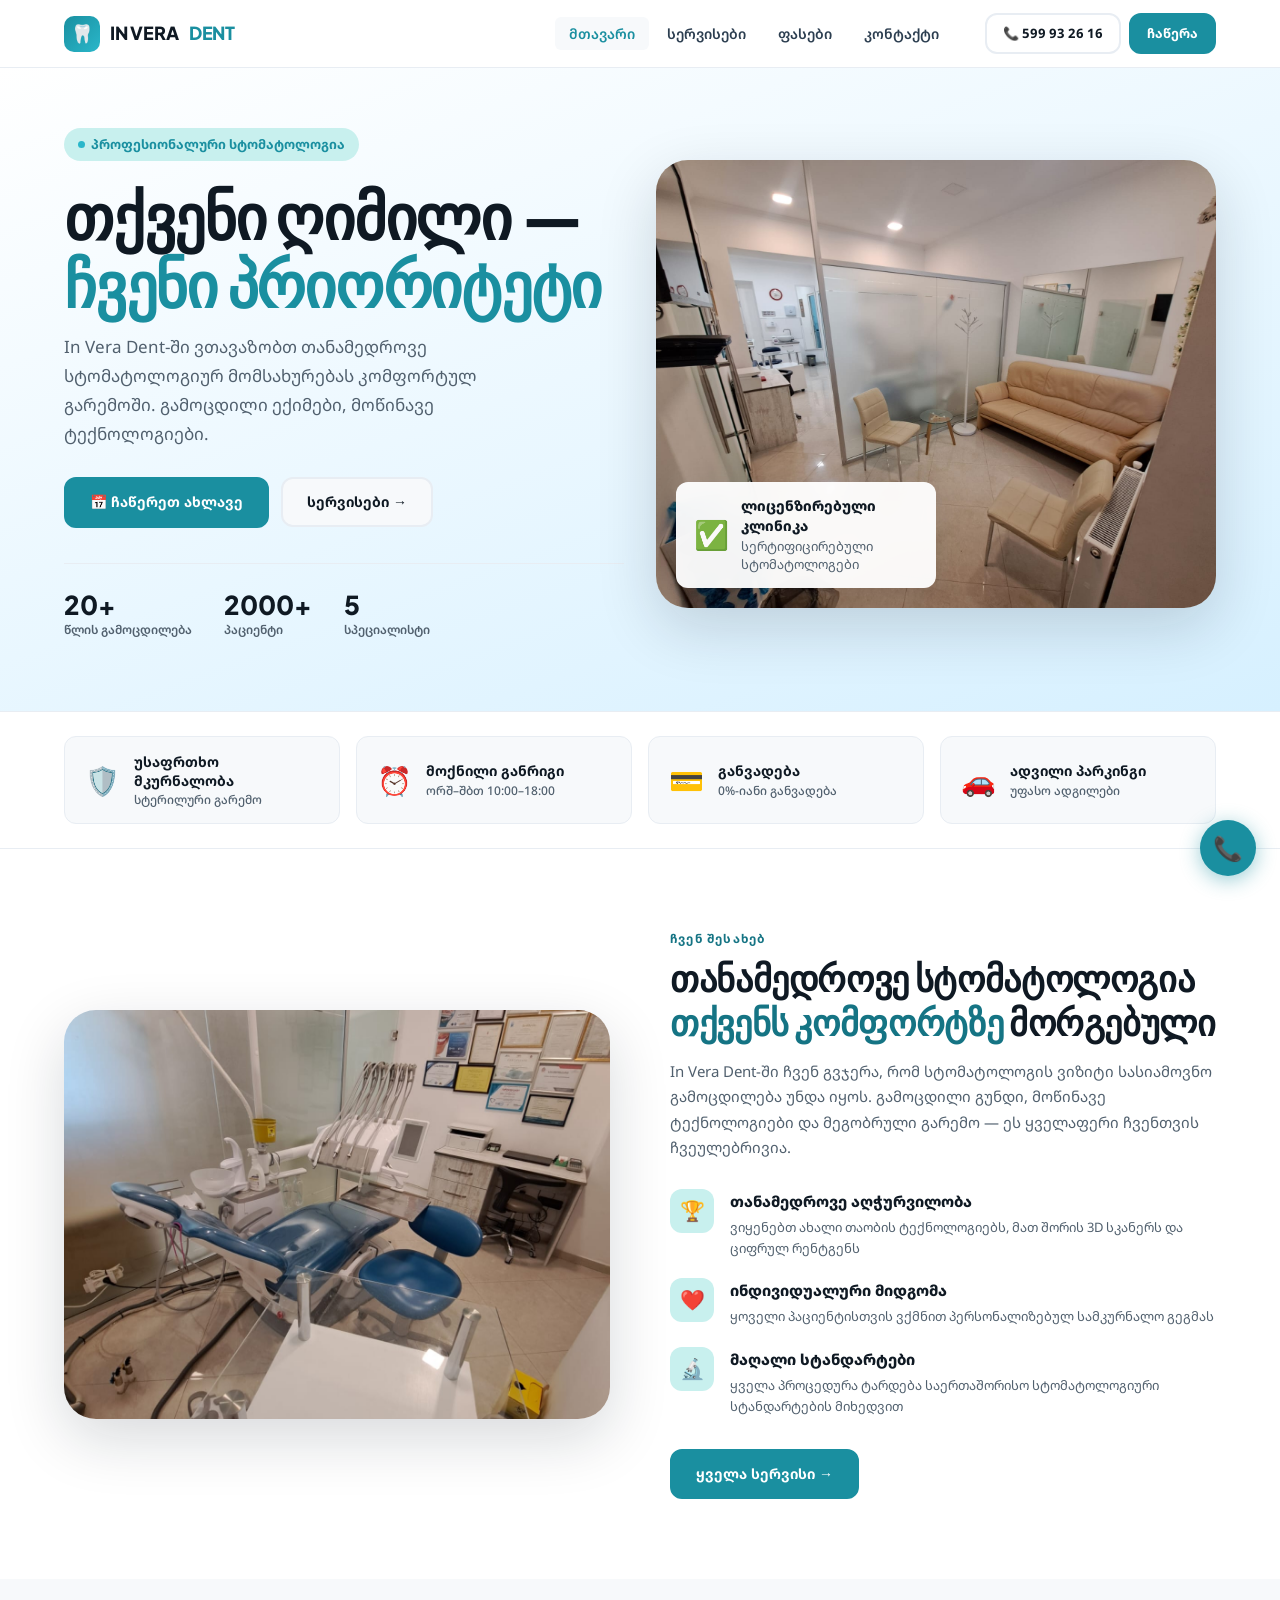
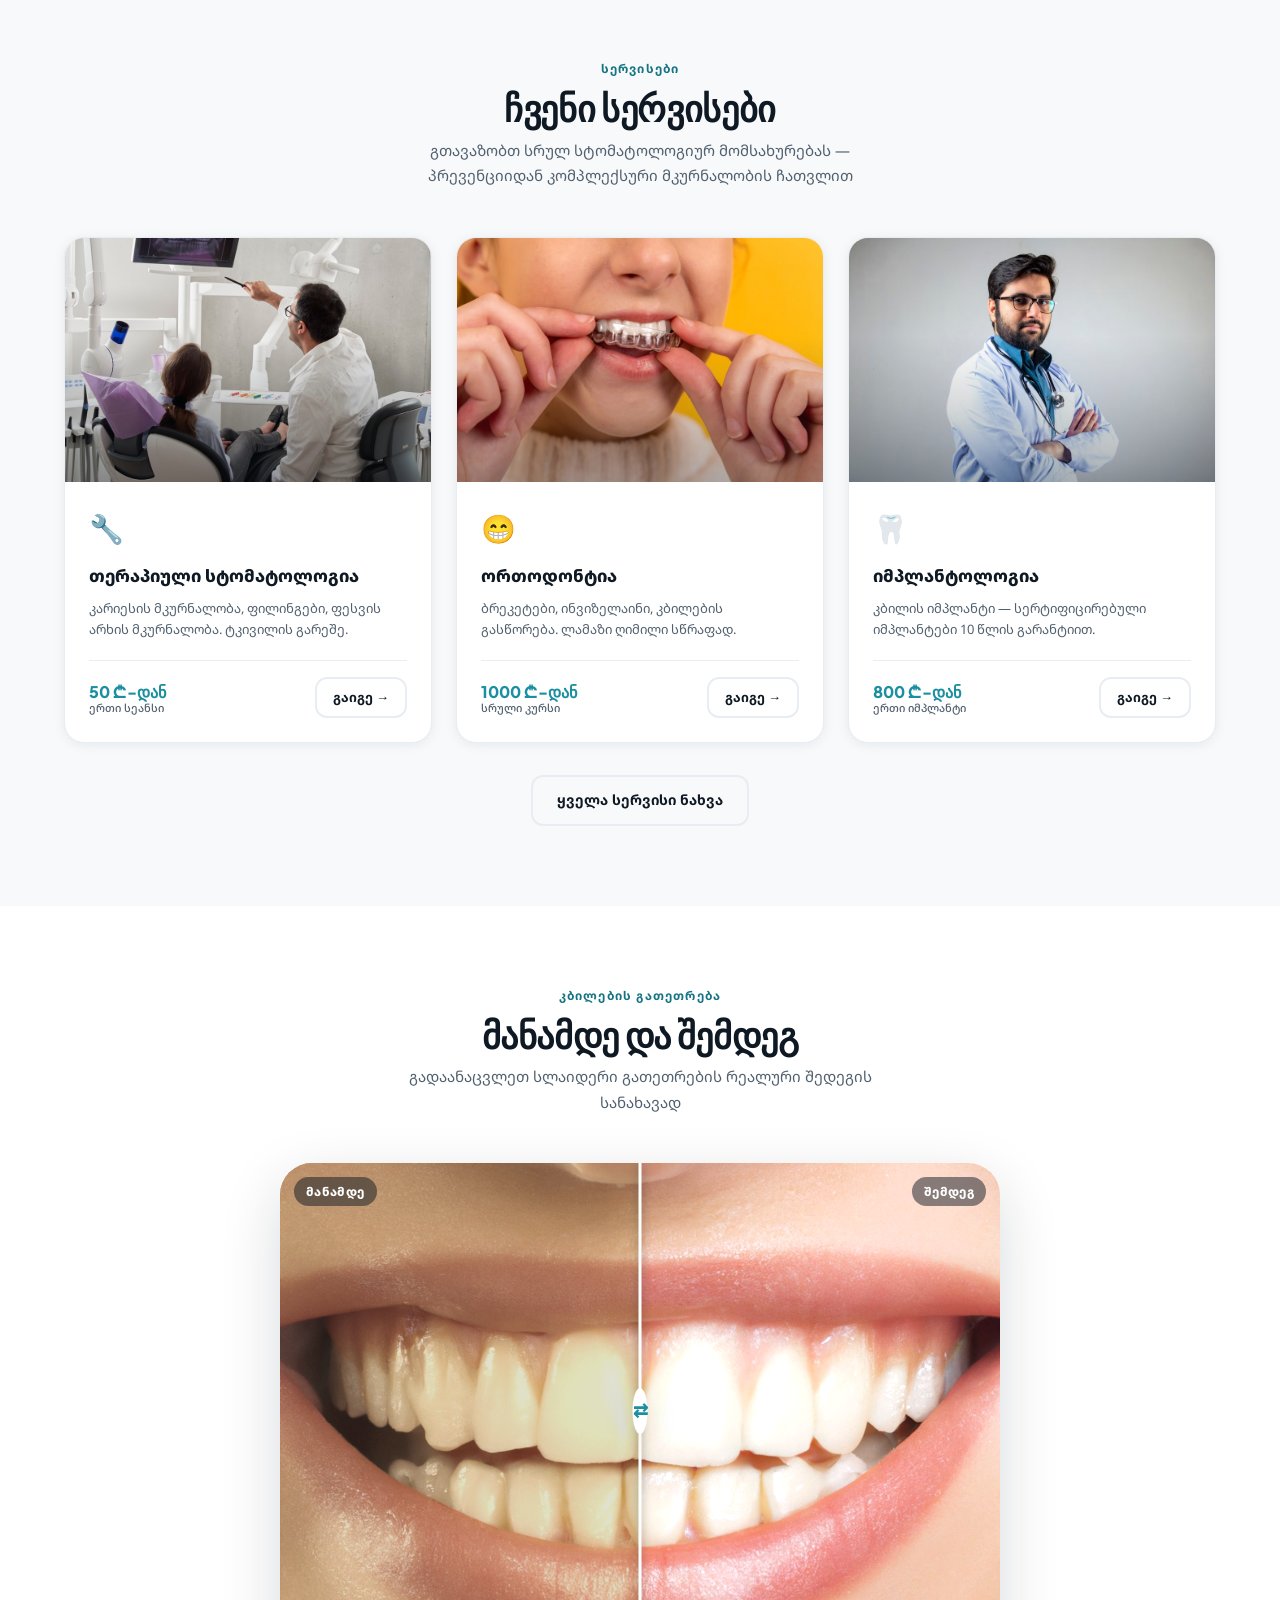
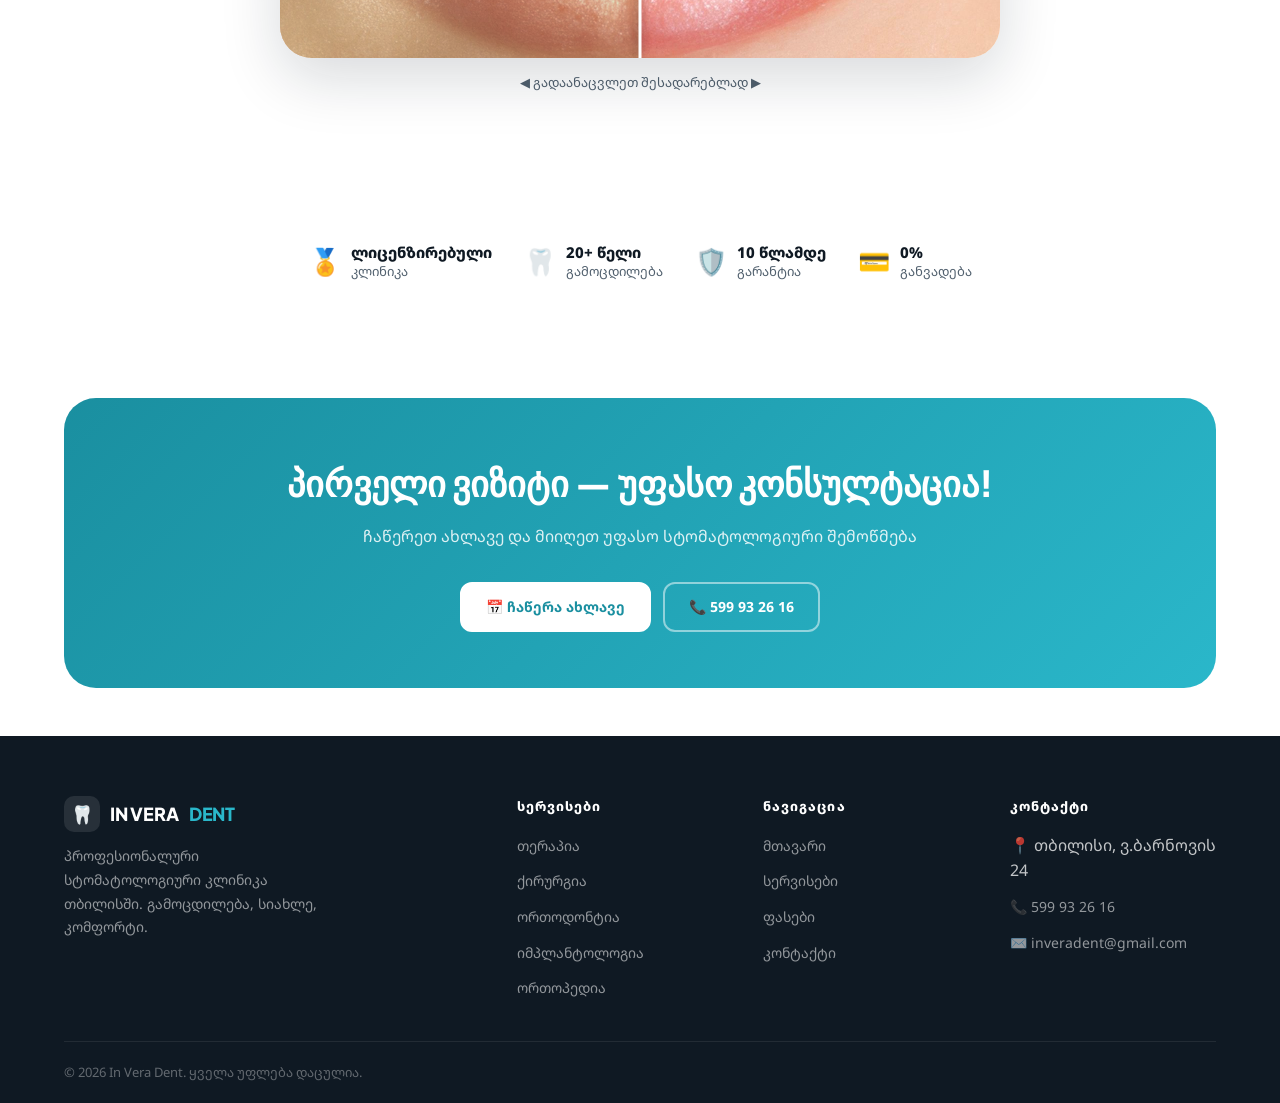
==== commit 0cc9080a: "removed the map link from the footer" ====
--- a/index.html
+++ b/index.html
@@ -369,7 +369,7 @@
       <div class="footer__col">
         <h4>კონტაქტი</h4>
         <ul>
-          <li><a href="https://www.google.com/maps/search/?api=1&query=41.7025,44.788" target="_blank" rel="noopener">📍 თბილისი, ვ.ბარნოვის 24</a></li>
+          <li>📍 თბილისი, ვ.ბარნოვის 24</li>
           <li><a href="tel:599932616">📞 599 93 26 16</a></li>
           <li><a href="mailto:inveradent@gmail.com">✉️ inveradent@gmail.com</a></li>
         </ul>
--- a/css/main.css
+++ b/css/main.css
@@ -0,0 +1,1096 @@
+/* ============================================================
+   IN VERA DENT — main.css
+   Mobile-first: base styles target small screens, then
+   min-width breakpoints progressively enhance to tablet/desktop.
+   Breakpoints:  ≥480px small  ·  ≥768px tablet  ·  ≥1024px desktop
+   ============================================================ */
+
+/* Google Fonts are loaded via <link> in each page's <head> (faster than @import). */
+
+/* ── CSS Custom Properties ────────────────────────────────── */
+:root {
+  /* Colors */
+  --teal:        #2AB7CA;
+  --teal-dark:   #1A8FA0;
+  --mint:        #C8F0EE;
+  --sky:         #D6F0FF;
+  --coral:       #FF6B6B;
+  --coral-light: #FFF0F0;
+  --green-bg:    #D1FAE5;
+  --green-text:  #065F46;
+  --dark:        #0F1923;
+  --text:        #2C3E50;
+  --text-body:   #2C3E50;
+  --text-soft:   #51606E;
+  --teal-text:   #157484;
+  --white:       #FFFFFF;
+  --gray-50:     #F7F9FB;
+  --gray-100:    #E8EDF3;
+  --gray-200:    #D2DBE6;
+
+  /* Typography */
+  --font-body:    'Noto Sans Georgian', sans-serif;
+  --font-display: 'Plus Jakarta Sans', sans-serif;
+
+  /* Spacing / radii */
+  --radius-sm:   6px;
+  --radius-md:   12px;
+  --radius-lg:   20px;
+  --radius-xl:   32px;
+
+  /* Shadows */
+  --shadow-sm:   0 2px 12px rgba(15,25,35,.07);
+  --shadow-md:   0 8px 32px rgba(15,25,35,.12);
+  --shadow-lg:   0 20px 60px rgba(15,25,35,.16);
+
+  /* Transitions */
+  --transition:  .2s ease;
+
+  /* Layout */
+  --navbar-h:    60px;
+  --container-w: 1200px;
+}
+
+/* ── Reset ────────────────────────────────────────────────── */
+*, *::before, *::after { box-sizing: border-box; margin: 0; padding: 0; }
+
+html {
+  scroll-behavior: smooth;
+  -webkit-text-size-adjust: 100%;
+}
+
+body {
+  font-family: var(--font-body);
+  color: var(--text);
+  background: #fff;
+  line-height: 1.6;
+  overflow-x: hidden;
+}
+
+img { display: block; max-width: 100%; }
+a { color: inherit; text-decoration: none; }
+ul { list-style: none; }
+button { background: none; border: none; cursor: pointer; font-family: inherit; }
+
+/* Screen-reader-only (visually hidden but accessible) */
+.sr-only {
+  position: absolute;
+  width: 1px; height: 1px;
+  padding: 0; margin: -1px;
+  overflow: hidden;
+  clip: rect(0, 0, 0, 0);
+  white-space: nowrap;
+  border: 0;
+}
+
+/* Skip-to-content link — hidden until focused by keyboard */
+.skip-link {
+  position: absolute;
+  left: 12px; top: -48px;
+  z-index: 300;
+  background: var(--teal-dark);
+  color: #fff;
+  padding: 10px 16px;
+  border-radius: var(--radius-md);
+  font-size: 14px; font-weight: 700;
+  transition: top .2s ease;
+}
+.skip-link:focus { top: 12px; outline: 3px solid var(--mint); }
+
+/* ── Typography Scale (fluid via clamp — mobile-first) ─────── */
+.display-xl {
+  font-family: var(--font-display);
+  font-size: clamp(32px, 5.5vw, 62px);
+  font-weight: 900;
+  line-height: 1.1;
+  letter-spacing: -.02em;
+  color: var(--dark);
+}
+.display-lg {
+  font-family: var(--font-display);
+  font-size: clamp(28px, 4vw, 48px);
+  font-weight: 900;
+  line-height: 1.15;
+  letter-spacing: -.015em;
+  color: var(--dark);
+}
+.display-md {
+  font-family: var(--font-display);
+  font-size: clamp(22px, 3vw, 36px);
+  font-weight: 900;
+  line-height: 1.2;
+  letter-spacing: -.01em;
+  color: var(--dark);
+}
+.body-lg  { font-size: 17px; line-height: 1.7; }
+.body-md  { font-size: 15px; line-height: 1.7; }
+.label {
+  font-size: 12px;
+  font-weight: 700;
+  text-transform: uppercase;
+  letter-spacing: .1em;
+}
+
+/* Color helpers */
+.text-teal   { color: var(--teal-text); }
+.text-soft   { color: var(--text-soft); }
+.text-center { text-align: center; }
+
+/* Spacing helpers */
+.mt-8  { margin-top:  8px; }
+.mt-12 { margin-top: 12px; }
+.mt-16 { margin-top: 16px; }
+.mt-32 { margin-top: 32px; }
+
+/* Section variants */
+.section--alt { background: var(--gray-50); }
+
+/* Container width variants */
+.container--medium { max-width: 960px !important; }
+
+/* Intro / subtitle text */
+.intro-text    { max-width: 480px; margin: 8px auto 0; }
+.page-subtitle { max-width: 460px; margin: 8px auto 0; }
+
+/* Hours note */
+.hours-note { font-size: 12px; color: var(--text-soft); margin-top: 12px; }
+
+/* Button spacing helper */
+.btn--ml { margin-left: 8px; }
+
+/* Required asterisk */
+.required { color: var(--coral); }
+
+/* ── Container ────────────────────────────────────────────── */
+.container {
+  width: 100%;
+  max-width: var(--container-w);
+  margin: 0 auto;
+  padding: 0 16px;
+}
+
+/* ── Sections (mobile-first padding) ──────────────────────── */
+.section    { padding: 48px 0; }
+.section--sm { padding: 32px 0; }
+
+/* ── Badge ────────────────────────────────────────────────── */
+.badge {
+  display: inline-flex;
+  align-items: center;
+  gap: 6px;
+  padding: 6px 14px;
+  border-radius: 99px;
+  font-size: 13px;
+  font-weight: 700;
+}
+.badge--teal { background: var(--mint); color: var(--teal-dark); }
+.badge--dot::before {
+  content: '';
+  display: inline-block;
+  width: 7px; height: 7px;
+  border-radius: 50%;
+  background: var(--teal);
+  animation: pulse 2s infinite;
+}
+@keyframes pulse {
+  0%, 100% { opacity: 1; transform: scale(1); }
+  50%       { opacity: .6; transform: scale(1.3); }
+}
+
+/* ── Buttons ──────────────────────────────────────────────── */
+.btn {
+  display: inline-flex;
+  align-items: center;
+  justify-content: center;
+  gap: 6px;
+  padding: 12px 24px;
+  border-radius: var(--radius-md);
+  font-size: 14px;
+  font-weight: 700;
+  font-family: var(--font-body);
+  cursor: pointer;
+  transition: all .18s ease;
+  white-space: nowrap;
+  border: 2px solid transparent;
+  text-decoration: none;
+}
+.btn--sm   { padding: 8px 16px; font-size: 13px; }
+.btn--full { width: 100%; }
+
+.btn--primary  { background: var(--teal-dark); color: #fff; border-color: var(--teal-dark); }
+.btn--primary:hover  { background: var(--teal); border-color: var(--teal); transform: translateY(-2px); box-shadow: 0 6px 20px rgba(42,183,202,.35); }
+
+.btn--secondary  { background: var(--gray-50); color: var(--dark); border-color: var(--gray-100); }
+.btn--secondary:hover  { background: var(--gray-100); transform: translateY(-2px); }
+
+.btn--ghost  { background: transparent; color: var(--dark); border-color: var(--gray-100); }
+.btn--ghost:hover  { background: var(--gray-50); }
+
+.btn--white  { background: #fff; color: var(--teal-dark); border-color: #fff; }
+.btn--white:hover  { background: var(--mint); transform: translateY(-2px); box-shadow: 0 6px 20px rgba(0,0,0,.15); }
+
+.btn--outline-white  { background: transparent; color: #fff; border-color: rgba(255,255,255,.5); }
+.btn--outline-white:hover  { background: rgba(255,255,255,.15); border-color: #fff; }
+
+/* ── Navbar (mobile-first: hamburger shown, links hidden) ─── */
+.navbar {
+  position: sticky;
+  top: 0;
+  z-index: 100;
+  height: var(--navbar-h);
+  background: rgba(255,255,255,.92);
+  backdrop-filter: blur(16px);
+  -webkit-backdrop-filter: blur(16px);
+  border-bottom: 1px solid var(--gray-100);
+  transition: box-shadow .25s;
+}
+.navbar--scrolled { box-shadow: var(--shadow-sm); }
+
+.navbar__inner {
+  display: flex;
+  align-items: center;
+  gap: 16px;
+  height: 100%;
+  max-width: var(--container-w);
+  margin: 0 auto;
+  padding: 0 16px;
+}
+
+.logo {
+  display: flex;
+  align-items: center;
+  gap: 10px;
+  font-family: var(--font-display);
+  font-size: 18px;
+  font-weight: 900;
+  color: var(--dark);
+  letter-spacing: -.01em;
+  flex-shrink: 0;
+  text-decoration: none;
+}
+.logo span { color: var(--teal-dark); }
+.logo__mark {
+  width: 36px; height: 36px;
+  background: linear-gradient(135deg, var(--teal-dark), var(--teal));
+  border-radius: 10px;
+  display: flex; align-items: center; justify-content: center;
+  font-size: 18px;
+}
+
+.nav-links { display: none; align-items: center; gap: 4px; margin-left: auto; }
+.nav-links__link {
+  padding: 7px 14px;
+  border-radius: var(--radius-sm);
+  font-size: 14px; font-weight: 600;
+  color: var(--text);
+  transition: background .15s, color .15s;
+}
+.nav-links__link:hover,
+.nav-links__link--active { background: var(--gray-50); color: var(--teal-dark); }
+
+.nav-cta { display: none; align-items: center; gap: 8px; flex-shrink: 0; }
+
+.nav-hamburger {
+  display: flex;
+  flex-direction: column;
+  gap: 5px;
+  padding: 8px;
+  cursor: pointer;
+  margin-left: auto;
+}
+.nav-hamburger span {
+  display: block;
+  width: 22px; height: 2px;
+  background: var(--dark);
+  border-radius: 2px;
+  transition: all .25s;
+}
+.nav-hamburger--open span:nth-child(1) { transform: translateY(7px) rotate(45deg); }
+.nav-hamburger--open span:nth-child(2) { opacity: 0; }
+.nav-hamburger--open span:nth-child(3) { transform: translateY(-7px) rotate(-45deg); }
+
+/* ── Mobile Drawer ────────────────────────────────────────── */
+.nav-drawer {
+  position: fixed;
+  inset: var(--navbar-h) 0 0 0;
+  background: #fff;
+  z-index: 99;
+  padding: 24px;
+  display: flex; flex-direction: column; gap: 4px;
+  transform: translateX(100%);
+  transition: transform .3s cubic-bezier(.4,0,.2,1);
+  overflow-y: auto;
+  border-top: 1px solid var(--gray-100);
+}
+.nav-drawer--open { transform: translateX(0); }
+.nav-drawer a {
+  display: flex; align-items: center; gap: 12px;
+  padding: 14px 16px;
+  border-radius: var(--radius-md);
+  font-size: 16px; font-weight: 600;
+  color: var(--dark);
+  transition: background .15s;
+}
+.nav-drawer a:hover { background: var(--gray-50); color: var(--teal-dark); }
+.nav-drawer__icon { font-size: 20px; }
+.nav-drawer__footer {
+  margin-top: auto;
+  padding-top: 24px;
+  display: flex; flex-direction: column; gap: 10px;
+  border-top: 1px solid var(--gray-100);
+}
+
+/* ── Page Hero ────────────────────────────────────────────── */
+.page-hero {
+  background: linear-gradient(160deg, var(--gray-50) 0%, var(--sky) 100%);
+  padding: 40px 16px 44px;
+  text-align: center;
+  border-bottom: 1px solid var(--gray-100);
+}
+
+/* ── Hero (mobile-first: single column, image first) ──────── */
+.hero {
+  padding: 36px 0 48px;
+  background: linear-gradient(160deg, #fff 0%, var(--sky) 100%);
+  overflow: hidden;
+}
+.hero__inner {
+  display: grid;
+  grid-template-columns: 1fr;
+  gap: 32px;
+  align-items: center;
+}
+.hero__badge  { margin-bottom: 20px; }
+.hero__title  { margin-bottom: 16px; }
+.hero__title em { font-style: normal; color: var(--teal-dark); }
+.hero__desc   { color: var(--text-soft); max-width: 460px; }
+.hero__actions { display: flex; flex-wrap: wrap; gap: 12px; margin-top: 28px; }
+.hero__stats {
+  display: flex; flex-wrap: wrap; gap: 20px;
+  margin-top: 36px; padding-top: 28px;
+  border-top: 1px solid var(--gray-100);
+}
+.stat { display: flex; flex-direction: column; gap: 2px; }
+.stat__num  { font-family: var(--font-display); font-size: 26px; font-weight: 900; color: var(--dark); line-height: 1; }
+.stat__label { font-size: 12px; color: var(--text-soft); font-weight: 600; }
+
+.hero__image {
+  position: relative;
+  order: -1;
+  border-radius: var(--radius-xl);
+  overflow: hidden;
+  aspect-ratio: 5/4;
+  box-shadow: var(--shadow-lg);
+}
+.hero__image img { width: 100%; height: 100%; object-fit: cover; transition: transform .6s ease; }
+.hero__image:hover img { transform: scale(1.03); }
+.hero__float-card {
+  position: absolute;
+  bottom: 20px; left: 20px;
+  background: rgba(255,255,255,.95);
+  backdrop-filter: blur(12px);
+  border-radius: var(--radius-md);
+  padding: 14px 18px;
+  display: flex; align-items: center; gap: 12px;
+  box-shadow: var(--shadow-md);
+  max-width: 260px;
+}
+.hero__float-icon { font-size: 28px; flex-shrink: 0; }
+.hero__float-card-text { font-size: 13px; color: var(--text-soft); line-height: 1.4; }
+.hero__float-card-text strong { display: block; font-size: 14px; font-weight: 800; color: var(--dark); margin-bottom: 2px; }
+
+/* ── Animation classes ────────────────────────────────────── */
+.anim-fade-up  { opacity: 0; transform: translateY(24px); animation: fadeUp .6s ease forwards; }
+.anim-fade-in  { opacity: 0; animation: fadeIn .7s ease forwards; }
+@keyframes fadeUp { to { opacity: 1; transform: translateY(0); } }
+@keyframes fadeIn { to { opacity: 1; } }
+.delay-1 { animation-delay: .1s; }
+.delay-2 { animation-delay: .2s; }
+.delay-3 { animation-delay: .35s; }
+.delay-4 { animation-delay: .5s; }
+
+.reveal { transition: opacity .65s ease, transform .65s ease; }
+/* hide only when JS is available to reveal it again */
+.js .reveal { opacity: 0; transform: translateY(32px); }
+.js .reveal--left  { transform: translateX(-40px); }
+.js .reveal--right { transform: translateX(40px); }
+.js .reveal--visible { opacity: 1; transform: none; }
+/* fallback: if module scripts never run (e.g. opened via file://), show all */
+.no-reveal .reveal { opacity: 1 !important; transform: none !important; }
+
+/* ── Features Strip (mobile-first: 2 columns) ─────────────── */
+.features-strip { padding: 24px 0; background: #fff; border-top: 1px solid var(--gray-100); border-bottom: 1px solid var(--gray-100); }
+.features-strip__grid { display: grid; grid-template-columns: repeat(2, 1fr); gap: 12px; }
+.feature-chip {
+  display: flex; align-items: center; gap: 14px;
+  padding: 12px 14px;
+  background: var(--gray-50);
+  border-radius: var(--radius-md);
+  border: 1px solid var(--gray-100);
+  transition: box-shadow .2s, transform .2s;
+}
+.feature-chip:hover { transform: translateY(-2px); box-shadow: var(--shadow-sm); }
+.feature-chip__icon { font-size: 22px; flex-shrink: 0; }
+.feature-chip__text { font-size: 13px; font-weight: 700; color: var(--dark); line-height: 1.3; }
+.feature-chip__text span { display: block; font-size: 12px; font-weight: 500; color: var(--text-soft); margin-top: 2px; }
+
+/* ── About Section (mobile-first: single column) ──────────── */
+.about__inner { display: grid; grid-template-columns: 1fr; gap: 32px; align-items: center; }
+.about__img-wrap {
+  position: relative;
+  border-radius: var(--radius-xl);
+  overflow: hidden;
+  aspect-ratio: 4/3;
+  box-shadow: var(--shadow-lg);
+}
+.about__img-wrap img { width: 100%; height: 100%; object-fit: cover; transition: transform .5s ease; }
+.about__img-wrap:hover img { transform: scale(1.04); }
+
+.feature-list { display: flex; flex-direction: column; gap: 20px; margin-top: 28px; }
+.feature-row { display: flex; align-items: flex-start; gap: 16px; }
+.feature-row__icon { width: 44px; height: 44px; background: var(--mint); border-radius: var(--radius-md); display: flex; align-items: center; justify-content: center; font-size: 20px; flex-shrink: 0; }
+.feature-row h4 { font-size: 15px; font-weight: 800; color: var(--dark); margin-bottom: 4px; }
+.feature-row p  { font-size: 13px; color: var(--text-soft); line-height: 1.6; }
+
+/* ── Section Header ───────────────────────────────────────── */
+.section-header { margin-bottom: 40px; }
+.section-header--centered { text-align: center; }
+.section-header__icon {
+  width: 52px; height: 52px;
+  background: linear-gradient(135deg, var(--mint), var(--sky));
+  border-radius: var(--radius-md);
+  display: flex; align-items: center; justify-content: center;
+  font-size: 26px; margin-bottom: 12px;
+}
+.section-header--centered .section-header__icon { margin-left: auto; margin-right: auto; }
+
+/* ── Services Grid (mobile-first: single column) ──────────── */
+.services-grid { display: grid; grid-template-columns: 1fr; gap: 24px; }
+.service-card {
+  background: #fff; border-radius: var(--radius-lg);
+  overflow: hidden; border: 1px solid var(--gray-100);
+  box-shadow: var(--shadow-sm); transition: transform .25s, box-shadow .25s;
+}
+.service-card:hover { transform: translateY(-6px); box-shadow: var(--shadow-md); }
+.service-card__img { position: relative; aspect-ratio: 3/2; overflow: hidden; }
+.service-card__img img { width: 100%; height: 100%; object-fit: cover; transition: transform .5s ease; }
+.service-card:hover .service-card__img img { transform: scale(1.06); }
+.service-card__img-overlay { position: absolute; inset: 0; background: linear-gradient(to top, rgba(15,25,35,.35) 0%, transparent 60%); }
+.service-card__body { padding: 24px; }
+.service-card__icon { font-size: 28px; margin-bottom: 12px; }
+.service-card__body h3 { font-size: 17px; font-weight: 800; color: var(--dark); margin-bottom: 8px; }
+.service-card__body p  { font-size: 13px; color: var(--text-soft); line-height: 1.65; }
+.service-card__footer { display: flex; align-items: center; justify-content: space-between; margin-top: 20px; padding-top: 16px; border-top: 1px solid var(--gray-100); }
+.service-card__price-tag { font-size: 16px; font-weight: 900; color: var(--teal-dark); font-family: var(--font-display); line-height: 1.2; }
+.service-card__price-tag span { display: block; font-size: 11px; font-weight: 500; color: var(--text-soft); font-family: var(--font-body); }
+
+/* ── CTA Banner ───────────────────────────────────────────── */
+.cta-banner {
+  background: linear-gradient(135deg, var(--teal-dark) 0%, var(--teal) 100%);
+  border-radius: var(--radius-xl); padding: 36px 24px;
+  text-align: center; color: #fff;
+}
+.cta-banner h2   { font-family: var(--font-display); font-size: clamp(22px, 3.5vw, 36px); font-weight: 900; margin-bottom: 12px; }
+.cta-banner p    { font-size: 16px; color: rgba(255,255,255,.85); margin-bottom: 32px; }
+.cta-banner__actions { display: flex; flex-direction: column; align-items: center; gap: 12px; }
+
+/* ── Trust strip ──────────────────────────────────────────── */
+.trust-bar {
+  display: flex; flex-wrap: wrap;
+  justify-content: center; gap: 16px 32px;
+  padding: 20px 0;
+}
+.trust-bar__item { display: flex; align-items: center; gap: 10px; }
+.trust-bar__icon { font-size: 26px; flex-shrink: 0; }
+.trust-bar__text { font-size: 13px; color: var(--text-soft); line-height: 1.3; }
+.trust-bar__text strong { display: block; font-size: 15px; font-weight: 800; color: var(--dark); }
+
+/* ── Footer (mobile-first: single column) ─────────────────── */
+.footer { background: var(--dark); color: rgba(255,255,255,.75); padding: 48px 0 0; }
+.footer__grid { display: grid; grid-template-columns: 1fr; gap: 32px; padding-bottom: 40px; }
+.footer__brand .logo { color: #fff; }
+.footer__brand .logo span { color: var(--teal); }
+.footer__brand .logo__mark { background: rgba(255,255,255,.1); }
+.footer__brand p { font-size: 14px; line-height: 1.7; color: rgba(255,255,255,.55); margin-top: 12px; max-width: 260px; }
+.footer__col h4 { font-size: 13px; font-weight: 800; color: #fff; text-transform: uppercase; letter-spacing: .08em; margin-bottom: 16px; }
+.footer__col ul { display: flex; flex-direction: column; gap: 10px; }
+.footer__col ul li a { font-size: 14px; color: rgba(255,255,255,.55); transition: color .15s; }
+.footer__col ul li a:hover { color: var(--teal); }
+.footer__bottom { border-top: 1px solid rgba(255,255,255,.08); padding: 20px 0; display: flex; flex-direction: column; gap: 8px; text-align: center; align-items: center; font-size: 13px; color: rgba(255,255,255,.35); }
+
+/* ── FAB Phone ────────────────────────────────────────────── */
+.fab-phone {
+  position: fixed; bottom: 24px; right: 24px;
+  width: 56px; height: 56px;
+  background: var(--teal-dark); color: #fff;
+  border-radius: 50%; display: flex; align-items: center; justify-content: center;
+  font-size: 24px; box-shadow: 0 4px 20px rgba(26,143,160,.45);
+  z-index: 200; transition: transform .2s, box-shadow .2s;
+  text-decoration: none; animation: fabIn .5s .8s both;
+}
+.fab-phone:hover { transform: scale(1.12); box-shadow: 0 8px 28px rgba(26,143,160,.55); }
+@keyframes fabIn { from { opacity: 0; transform: scale(0); } to { opacity: 1; transform: scale(1); } }
+
+/* ============================================================
+   CONTACT PAGE
+   ============================================================ */
+.contact-grid { display: grid; grid-template-columns: 1fr; gap: 32px; align-items: start; }
+.contact-info__card { background: white; border: 1px solid var(--gray-100); border-radius: var(--radius-lg); padding: 24px; box-shadow: var(--shadow-sm); }
+.contact-info__card h3 { font-size: 16px; font-weight: 800; color: var(--dark); margin-bottom: 16px; }
+.contact-info__list { list-style: none; margin: 0; padding: 0; }
+.contact-info__item { display: flex; align-items: flex-start; gap: 16px; padding: 16px 0; border-bottom: 1px solid var(--gray-100); }
+.contact-info__item:last-child  { border-bottom: none; padding-bottom: 0; }
+.contact-info__item:first-child { padding-top: 0; }
+.contact-info__icon { width: 44px; height: 44px; background: linear-gradient(135deg, var(--mint), var(--sky)); border-radius: var(--radius-md); display: flex; align-items: center; justify-content: center; font-size: 20px; flex-shrink: 0; }
+.contact-info__text { flex: 1; }
+.contact-info__text strong { display: block; font-size: 13px; font-weight: 700; color: var(--text-soft); text-transform: uppercase; letter-spacing: .05em; margin-bottom: 2px; }
+.contact-info__text a, .contact-info__text span { display: block; font-size: 15px; font-weight: 600; color: var(--dark); text-decoration: none; }
+.contact-info__text a:hover { color: var(--teal-dark); }
+
+.contact-form-card { background: white; border: 1px solid var(--gray-100); border-radius: var(--radius-lg); padding: 24px; box-shadow: var(--shadow-sm); }
+.contact-form-card h2 { font-size: 22px; font-weight: 900; color: var(--dark); margin-bottom: 6px; }
+.contact-form-card > p { font-size: 14px; color: var(--text-soft); margin-bottom: 28px; }
+
+/* Form header (title + session counter) */
+.form-header { margin-bottom: 20px; }
+.form-header h2 { font-size: 22px; font-weight: 900; color: var(--dark); margin-bottom: 4px; }
+.form-header__msg { font-size: 13px; color: var(--text-soft); }
+
+/* Form layout (mobile-first: single-column rows) */
+.form-row   { display: grid; grid-template-columns: 1fr; gap: 16px; }
+@media (min-width: 560px) { .form-row--2 { grid-template-columns: 1fr 1fr; } }
+.form-group { display: flex; flex-direction: column; gap: 6px; margin-bottom: 16px; }
+.form-group label { font-size: 13px; font-weight: 700; color: var(--text); letter-spacing: .02em; }
+.form-input,
+.form-group input,
+.form-group select,
+.form-group textarea {
+  padding: 12px 16px;
+  border: 1.5px solid var(--gray-100);
+  border-radius: var(--radius-md);
+  font-size: 14px; color: var(--dark);
+  font-family: var(--font-body);
+  background: var(--gray-50);
+  transition: border-color .15s, background .15s;
+  width: 100%; box-sizing: border-box;
+}
+.form-input:focus,
+.form-group input:focus,
+.form-group select:focus,
+.form-group textarea:focus { outline: none; border-color: var(--teal); background: white; }
+.form-input--textarea,
+.form-group textarea { resize: vertical; min-height: 100px; }
+
+/* Real-time validation states */
+.form-input--invalid { border-color: var(--coral) !important; }
+.field-error         { font-size: 12px; color: var(--coral); margin-top: 2px; }
+
+/* Form banner (success / error) */
+.form-banner { padding: 12px 16px; border-radius: var(--radius-md); font-size: 14px; font-weight: 600; margin-bottom: 16px; }
+.form-banner--error   { background: var(--coral-light); color: var(--coral); border: 1px solid rgba(255,107,107,.3); }
+.form-banner--success { background: var(--green-bg); color: var(--green-text); border: 1px solid rgba(6,95,70,.2); }
+
+.form__submit { width: 100%; padding: 15px; font-size: 15px; font-weight: 800; background: var(--teal-dark); color: white; border: none; border-radius: var(--radius-md); cursor: pointer; transition: background .15s, transform .1s; font-family: var(--font-body); }
+.form__submit:hover  { background: var(--teal); transform: translateY(-1px); }
+.form__submit:active { transform: translateY(0); }
+.form-note { font-size: 12px; color: var(--text-soft); text-align: center; margin-top: 12px; }
+
+/* Radio + checkbox rows (booking form) */
+.radio-row { display: flex; flex-wrap: wrap; gap: 10px; }
+.radio-pill {
+  display: inline-flex; align-items: center; gap: 8px;
+  padding: 10px 14px; border: 1.5px solid var(--gray-100);
+  border-radius: var(--radius-md); font-size: 14px; cursor: pointer;
+  background: var(--gray-50); transition: border-color .15s, background .15s;
+}
+.radio-pill:hover { border-color: var(--teal); }
+.checkbox-row { flex-direction: row; align-items: center; gap: 10px; font-size: 14px; cursor: pointer; }
+.checkbox-row input { width: auto; }
+
+[hidden] { display: none !important; }
+
+.faq-item { background: white; border: 1px solid var(--gray-100); border-radius: var(--radius-md); margin-bottom: 10px; overflow: hidden; }
+.faq-item__q { width: 100%; text-align: left; padding: 18px 20px; font-size: 15px; font-weight: 700; color: var(--dark); cursor: pointer; display: flex; justify-content: space-between; align-items: center; gap: 12px; user-select: none; transition: background .15s; }
+.faq-item__q:hover { background: var(--gray-50); }
+.faq-item__arrow { font-size: 16px; color: var(--text-soft); transition: transform .25s; flex-shrink: 0; }
+.faq-item--open .faq-item__arrow { transform: rotate(45deg); }
+.faq-item__a { max-height: 0; overflow: hidden; transition: max-height .3s ease, padding .3s; font-size: 14px; color: var(--text-soft); line-height: 1.7; padding: 0 20px; }
+.faq-item--open .faq-item__a { max-height: 320px; padding: 0 20px 18px; }
+
+/* ============================================================
+   DASHBOARD PAGE
+   ============================================================ */
+.dashboard { padding-bottom: 64px; min-height: 70vh; background: var(--gray-50); }
+
+.dashboard__title-bar {
+  background: linear-gradient(135deg, var(--mint) 0%, var(--sky) 100%);
+  border-bottom: 1px solid var(--gray-100);
+  padding: 32px 0;
+  margin-bottom: 28px;
+}
+.dashboard__title-inner { display: flex; flex-direction: column; gap: 16px; align-items: flex-start; }
+.dashboard__badge {
+  display: inline-block;
+  background: rgba(255,255,255,.7);
+  color: var(--teal-dark);
+  font-size: 12px; font-weight: 700;
+  padding: 5px 12px; border-radius: 99px;
+  margin-bottom: 10px;
+}
+.dashboard__actions { display: flex; gap: 10px; align-items: center; flex-wrap: wrap; }
+.dashboard__heading { font-size: clamp(24px, 3vw, 34px); font-weight: 900; color: var(--dark); }
+.dashboard__subheading { font-size: 14px; color: var(--teal-text); margin-top: 6px; }
+
+/* Stats row (mobile-first: 2 columns) */
+.stats-row { display: grid; grid-template-columns: repeat(2, 1fr); gap: 14px; margin-bottom: 28px; }
+.stat-card {
+  display: flex; align-items: center; gap: 14px;
+  background: white; border: 1px solid var(--gray-100);
+  border-radius: var(--radius-lg); padding: 18px;
+  box-shadow: var(--shadow-sm);
+  transition: transform .2s, box-shadow .2s;
+}
+.stat-card:hover { transform: translateY(-3px); box-shadow: var(--shadow-md); }
+.stat-card__icon {
+  width: 46px; height: 46px; flex-shrink: 0;
+  background: linear-gradient(135deg, var(--mint), var(--sky));
+  border-radius: var(--radius-md);
+  display: flex; align-items: center; justify-content: center;
+  font-size: 22px;
+}
+.stat-card__num { font-family: var(--font-display); font-size: 26px; font-weight: 900; color: var(--dark); line-height: 1; }
+.stat-card__label { font-size: 12px; color: var(--text-soft); font-weight: 600; margin-top: 4px; }
+
+/* Per-stat colour accents */
+.stat-card--total    { border-top: 3px solid var(--teal); }
+.stat-card--filtered { border-top: 3px solid #7DD3FC; }
+.stat-card--confirmed{ border-top: 3px solid #34D399; }
+.stat-card--pending  { border-top: 3px solid #FBBF24; }
+.stat-card--confirmed .stat-card__icon { background: linear-gradient(135deg, #A7F3D0, #6EE7B7); }
+.stat-card--pending   .stat-card__icon { background: linear-gradient(135deg, #FDE68A, #FCD34D); }
+.stat-card--confirmed .stat-card__num { color: var(--green-text); }
+.stat-card--pending   .stat-card__num { color: #B45309; }
+
+/* Controls (mobile-first: stacked) */
+.dashboard-controls { display: flex; flex-direction: column; gap: 12px; margin-bottom: 24px; }
+
+.search-wrap { position: relative; width: 100%; }
+.search-wrap__icon { position: absolute; left: 14px; top: 50%; transform: translateY(-50%); font-size: 14px; pointer-events: none; opacity: .7; }
+.search-wrap__input {
+  padding: 10px 16px 10px 38px;
+  border: 1.5px solid var(--gray-100);
+  border-radius: var(--radius-md);
+  font-size: 14px; font-family: var(--font-body);
+  background: var(--gray-50);
+  transition: border-color .15s, background .15s;
+  width: 100%;
+}
+.search-wrap__input:focus { outline: none; border-color: var(--teal); background: white; }
+
+.filter-select {
+  padding: 10px 16px;
+  border: 1.5px solid var(--gray-100);
+  border-radius: var(--radius-md);
+  font-size: 14px; font-family: var(--font-body);
+  background: var(--gray-50); color: var(--dark);
+  cursor: pointer; width: 100%;
+  transition: border-color .15s;
+}
+.filter-select:focus { outline: none; border-color: var(--teal); }
+
+/* Loading spinner */
+.loading-spinner { text-align: center; padding: 60px; color: var(--text-soft); }
+.spinner { width: 40px; height: 40px; border: 3px solid var(--gray-100); border-top-color: var(--teal); border-radius: 50%; animation: spin 1s linear infinite; margin: 0 auto 16px; }
+@keyframes spin { to { transform: rotate(360deg); } }
+
+/* Error banner */
+.error-banner { background: var(--coral-light); color: var(--coral); padding: 20px; border-radius: var(--radius-md); text-align: center; margin-bottom: 24px; font-weight: 600; font-size: 14px; border: 1px solid rgba(255,107,107,.3); }
+
+/* Appointment grid (mobile-first: single column) */
+.appt-grid { display: grid; grid-template-columns: 1fr; gap: 20px; }
+
+.appt-card {
+  background: white; border: 1px solid var(--gray-100);
+  border-left: 4px solid var(--gray-200);
+  border-radius: var(--radius-lg); padding: 0;
+  cursor: pointer; transition: transform .2s, box-shadow .2s, border-left-color .2s;
+  box-shadow: var(--shadow-sm); overflow: hidden;
+}
+.appt-card:hover { transform: translateY(-4px); box-shadow: var(--shadow-md); }
+/* Coloured left accent by appointment state */
+.appt-card--done    { border-left-color: #34D399; }
+.appt-card--pending { border-left-color: var(--teal); }
+.appt-card--cancel  { border-left-color: var(--coral); }
+.appt-card__body { padding: 18px 20px; display: flex; flex-direction: column; gap: 6px; }
+.appt-card__service { font-size: 16px; font-weight: 800; color: var(--dark); }
+.appt-card__name    { font-size: 13px; color: var(--text-soft); display: flex; align-items: center; gap: 6px; }
+.appt-card__name::before { content: '👤'; font-size: 12px; }
+.appt-card__date    { font-size: 13px; color: var(--text-soft); display: flex; align-items: center; gap: 6px; }
+.appt-card__date::before { content: '📅'; font-size: 12px; }
+.appt-card__status  { display: inline-flex; align-items: center; padding: 4px 12px; border-radius: 99px; font-size: 12px; font-weight: 700; width: fit-content; margin-top: 6px; text-transform: capitalize; }
+/* CSS-based card entrance stagger */
+.appt-card--anim { animation: cardReveal .35s ease both; }
+@keyframes cardReveal { from { opacity: 0; transform: translateY(16px); } to { opacity: 1; transform: none; } }
+.appt-card--anim:nth-child(1)  { animation-delay:   0ms; }
+.appt-card--anim:nth-child(2)  { animation-delay:  60ms; }
+.appt-card--anim:nth-child(3)  { animation-delay: 120ms; }
+.appt-card--anim:nth-child(4)  { animation-delay: 180ms; }
+.appt-card--anim:nth-child(5)  { animation-delay: 240ms; }
+.appt-card--anim:nth-child(6)  { animation-delay: 300ms; }
+.appt-card--anim:nth-child(7)  { animation-delay: 360ms; }
+.appt-card--anim:nth-child(8)  { animation-delay: 420ms; }
+.appt-card--anim:nth-child(9)  { animation-delay: 480ms; }
+.appt-card--anim:nth-child(10) { animation-delay: 540ms; }
+.appt-card--anim:nth-child(n+11) { animation-delay: 600ms; }
+
+.appt-card__status--pending { background: var(--sky);        color: var(--teal-dark); }
+.appt-card__status--done    { background: var(--green-bg);    color: var(--green-text); }
+.appt-card__status--cancel  { background: var(--coral-light); color: var(--coral); }
+
+/* Empty state */
+.empty-state { grid-column: 1 / -1; text-align: center; padding: 64px 0; color: var(--text-soft); }
+.empty-state__icon { font-size: 48px; display: block; margin-bottom: 12px; }
+.empty-state__hint { font-size: 13px; margin-top: 6px; opacity: .8; }
+
+/* Modal */
+.modal {
+  position: fixed; inset: 0; z-index: 500;
+  background: rgba(15,25,35,.6);
+  display: flex; align-items: center; justify-content: center;
+  padding: 24px;
+  animation: fadeIn .2s ease;
+}
+.modal__card {
+  background: white; border-radius: var(--radius-xl);
+  padding: 36px; max-width: 420px; width: 100%;
+  position: relative;
+  animation: modalUp .3s cubic-bezier(.34,1.56,.64,1);
+}
+@keyframes modalUp { from { opacity: 0; transform: translateY(24px) scale(.97); } to { opacity: 1; transform: none; } }
+.modal__close { position: absolute; top: 16px; right: 16px; width: 32px; height: 32px; border-radius: 50%; background: var(--gray-50); color: var(--text-soft); font-size: 14px; display: flex; align-items: center; justify-content: center; cursor: pointer; transition: background .15s; }
+.modal__close:hover { background: var(--gray-100); }
+.modal__icon  { font-size: 48px; text-align: center; margin-bottom: 12px; }
+.modal__title { font-size: 20px; font-weight: 900; color: var(--dark); text-align: center; margin-bottom: 20px; }
+.modal__details {
+  font-size: 14px;
+  display: grid;
+  grid-template-columns: auto 1fr;
+  gap: 12px 16px;
+  align-items: baseline;
+}
+.modal__details dt { font-weight: 700; color: var(--text-soft); font-size: 13px; white-space: nowrap; }
+.modal__details dd { margin: 0; color: var(--dark); font-weight: 600; text-align: right; word-break: break-word; }
+.modal__details dd:last-of-type { white-space: normal; }
+
+/* ============================================================
+   PRICES PAGE
+   ============================================================ */
+.price-table { background: white; border-radius: var(--radius-lg); overflow: hidden; box-shadow: var(--shadow-sm); border: 1px solid var(--gray-100); margin-bottom: 32px; }
+.price-row { display: flex; align-items: center; justify-content: space-between; padding: 14px 24px; border-bottom: 1px solid var(--gray-100); gap: 12px; transition: background .15s; }
+.price-row:last-child { border-bottom: none; }
+.price-row:hover { background: var(--gray-50); }
+.price-row__name  { display: flex; align-items: center; gap: 10px; font-size: 14px; color: var(--text); font-weight: 500; flex: 1; }
+.price-row__dot { width: 7px; height: 7px; border-radius: 50%; background: var(--teal); flex-shrink: 0; }
+.price-row__price { font-size: 15px; font-weight: 800; color: var(--teal-dark); white-space: nowrap; font-family: var(--font-display); }
+
+.installment-card { background: linear-gradient(135deg, var(--teal-dark), var(--teal)); border-radius: var(--radius-lg); padding: 28px 24px; color: white; margin-bottom: 32px; display: flex; flex-direction: column; gap: 20px; }
+.installment-card__left { display: flex; align-items: flex-start; gap: 16px; }
+.installment-card__icon { font-size: 40px; line-height: 1; flex-shrink: 0; }
+.installment-card h2,
+.installment-card h3 { font-size: 20px; font-weight: 800; margin-bottom: 8px; }
+.installment-card p  { color: rgba(255,255,255,.85); font-size: 14px; }
+.installment-card .btn--white,
+.installment-card .btn--primary { align-self: flex-start; background: #fff; color: var(--teal-dark); border-color: #fff; }
+.installment-card .btn--ml { margin-left: 0; }
+
+/* Price Calculator */
+.calc-card { background: white; border: 1px solid var(--gray-100); border-radius: var(--radius-xl); padding: 24px; box-shadow: var(--shadow-md); }
+.calc-grid { display: grid; grid-template-columns: 1fr; gap: 10px; margin-bottom: 28px; }
+.calc-item {
+  display: flex; align-items: center; gap: 14px;
+  padding: 14px 16px; border-radius: var(--radius-md);
+  border: 1.5px solid var(--gray-100);
+  cursor: pointer; transition: all .15s; background: var(--gray-50);
+}
+.calc-item:hover { border-color: var(--teal); background: white; }
+.calc-item--active { border-color: var(--teal-dark); background: var(--mint); }
+.calc-item__checkbox { width: 18px; height: 18px; accent-color: var(--teal-dark); cursor: pointer; flex-shrink: 0; }
+.calc-item__text  { display: flex; justify-content: space-between; align-items: center; flex: 1; gap: 8px; }
+.calc-item__name  { font-size: 13px; font-weight: 600; color: var(--dark); }
+.calc-item__price { font-size: 13px; font-weight: 800; color: var(--teal-dark); white-space: nowrap; font-family: var(--font-display); }
+
+.calc-total { text-align: center; padding: 24px; background: var(--gray-50); border-radius: var(--radius-lg); margin-bottom: 20px; }
+.calc-total__label  { font-size: 14px; color: var(--text-soft); margin-bottom: 4px; }
+.calc-total__amount { font-size: 36px; font-weight: 900; color: var(--teal-dark); font-family: var(--font-display); }
+.calc-disclaimer { font-size: 12px; color: var(--text-soft); margin-top: 8px; text-align: center; }
+.calc-actions { display: flex; flex-direction: column; gap: 12px; justify-content: center; }
+
+/* ============================================================
+   SERVICES PAGE
+   ============================================================ */
+.pill-nav-section { padding: 20px 0; }
+
+/* Each service section owns its vertical rhythm so the section--alt
+   background bands sit flush — spacing lives here, not on the child. */
+.service-detail-section { padding: 48px 0; }
+
+/* Service detail (mobile-first: single column) */
+.service-detail { display: grid; grid-template-columns: 1fr; gap: 28px; align-items: center; }
+
+.service-detail__img { border-radius: var(--radius-lg); overflow: hidden; position: relative; aspect-ratio: 4/3; }
+.service-detail__img img { width: 100%; height: 100%; object-fit: cover; transition: transform .5s ease; }
+.service-detail__img:hover img { transform: scale(1.04); }
+
+.service-detail__icon { width: 56px; height: 56px; background: linear-gradient(135deg, var(--mint), var(--sky)); border-radius: var(--radius-md); display: flex; align-items: center; justify-content: center; font-size: 26px; margin-bottom: 20px; }
+.service-detail__content h2 { font-size: clamp(22px, 3vw, 30px); font-weight: 900; color: var(--dark); margin-bottom: 12px; line-height: 1.25; }
+.service-detail__content p  { font-size: 15px; color: var(--text-soft); line-height: 1.7; margin-bottom: 20px; }
+
+.service-features { list-style: none; padding: 0; margin: 0 0 24px; display: flex; flex-direction: column; gap: 10px; }
+.service-features li { display: flex; align-items: flex-start; gap: 10px; font-size: 14px; color: var(--text); }
+.service-features li::before { content: "✓"; display: inline-flex; align-items: center; justify-content: center; width: 20px; height: 20px; background: var(--mint); color: var(--teal-dark); border-radius: 50%; font-size: 11px; font-weight: 900; flex-shrink: 0; margin-top: 1px; }
+
+/* Service detail footer (price + CTA) */
+.service-detail__footer { display: flex; flex-wrap: wrap; align-items: center; gap: 16px; }
+.service-detail__price { font-size: 20px; font-weight: 900; color: var(--teal-dark); font-family: var(--font-display); }
+
+.service-pills  { display: flex; flex-wrap: wrap; gap: 10px; justify-content: center; }
+.service-pill   { padding: 8px 18px; border-radius: 99px; font-size: 14px; font-weight: 600; background: white; border: 1.5px solid var(--gray-100); color: var(--text); cursor: pointer; text-decoration: none; transition: all .15s; }
+.service-pill:hover, .service-pill--active { background: var(--teal-dark); border-color: var(--teal-dark); color: white; }
+
+/* ============================================================
+   BEFORE / AFTER — smile comparison slider (homepage)
+   ============================================================ */
+.compare-block { margin: 0; }
+.compare-block__hint {
+  text-align: center;
+  font-size: 13px;
+  color: var(--text-soft);
+  margin-top: 14px;
+}
+
+.compare {
+  --pos: 50%;
+  position: relative;
+  max-width: 720px;
+  margin: 0 auto;
+  border-radius: var(--radius-xl);
+  overflow: hidden;
+  box-shadow: var(--shadow-lg);
+}
+.compare__viewport {
+  position: relative;
+  aspect-ratio: 16 / 11;
+  overflow: hidden;
+  touch-action: pan-y;
+}
+.compare__img {
+  display: block;
+  width: 100%; height: 100%;
+  object-fit: cover;
+  pointer-events: none;
+}
+/* whitening illusion: "after" stays bright & clean, "before" is dulled/yellowed */
+.compare__img--after  { filter: brightness(1.05) contrast(1.04) saturate(1.03); }
+.compare__img--before { filter: sepia(.45) saturate(1.4) brightness(.9) contrast(.95); }
+/* the "before" layer is clipped from the right edge, driven by --pos */
+.compare__before {
+  position: absolute; inset: 0;
+  clip-path: inset(0 calc(100% - var(--pos)) 0 0);
+}
+/* smooth glide only during the intro "peek" — never during live drag */
+.compare--smooth .compare__before { transition: clip-path .32s ease; }
+.compare--smooth .compare__handle { transition: left .32s ease; }
+
+.compare__label {
+  position: absolute; top: 14px;
+  z-index: 3;
+  padding: 5px 12px;
+  border-radius: 99px;
+  font-size: 12px; font-weight: 800; letter-spacing: .03em;
+  color: #fff;
+  background: rgba(15,25,35,.5);
+  backdrop-filter: blur(4px);
+  -webkit-backdrop-filter: blur(4px);
+  pointer-events: none;
+}
+.compare__label--before { left: 14px; }
+.compare__label--after  { right: 14px; }
+
+/* transparent range input on top — captures drag / keyboard anywhere */
+.compare__range {
+  position: absolute; inset: 0;
+  width: 100%; height: 100%;
+  margin: 0;
+  background: transparent;
+  cursor: ew-resize;
+  -webkit-appearance: none; appearance: none;
+  z-index: 5;
+}
+.compare__range:focus { outline: none; }
+.compare__range::-webkit-slider-thumb {
+  -webkit-appearance: none;
+  width: 48px; height: 260px;
+  cursor: ew-resize;
+}
+.compare__range::-moz-range-thumb {
+  width: 48px; height: 260px;
+  border: none; background: transparent;
+  cursor: ew-resize;
+}
+.compare__range::-moz-range-track { background: transparent; }
+
+/* visual divider + grip — follows --pos, ignores pointer events */
+.compare__handle {
+  position: absolute; top: 0; bottom: 0;
+  left: var(--pos);
+  width: 3px;
+  transform: translateX(-50%);
+  background: #fff;
+  box-shadow: 0 0 10px rgba(0,0,0,.4);
+  display: flex; align-items: center; justify-content: center;
+  z-index: 4;
+  pointer-events: none;
+}
+.compare__grip {
+  width: 46px; height: 46px;
+  border-radius: 50%;
+  background: #fff;
+  color: var(--teal-dark);
+  font-size: 18px; font-weight: 900;
+  display: flex; align-items: center; justify-content: center;
+  box-shadow: var(--shadow-md);
+  transition: transform .2s ease;
+}
+.compare__range:hover  ~ .compare__handle .compare__grip,
+.compare__range:active ~ .compare__handle .compare__grip { transform: scale(1.12); }
+.compare__range:focus-visible ~ .compare__handle .compare__grip {
+  outline: 3px solid var(--teal);
+  outline-offset: 3px;
+}
+
+/* ============================================================
+   RESPONSIVE BREAKPOINTS (mobile-first → enhance upward)
+   ============================================================ */
+
+/* ── ≥480px : small phones / large phones ─────────────────── */
+@media (min-width: 480px) {
+  .container { padding: 0 24px; }
+  .navbar__inner { padding: 0 24px; }
+}
+
+/* ── ≥768px : tablet ──────────────────────────────────────── */
+@media (min-width: 768px) {
+  :root { --navbar-h: 68px; }
+
+  /* Navbar: show full nav, hide hamburger */
+  .navbar__inner { gap: 32px; }
+  .nav-links, .nav-cta { display: flex; }
+  .nav-hamburger { display: none; }
+
+  /* Sections */
+  .section    { padding: 80px 0; }
+  .section--sm { padding: 48px 0; }
+
+  /* Page hero */
+  .page-hero { padding: 48px 24px 52px; }
+
+  /* Hero */
+  .hero { padding: 60px 0 72px; }
+  .hero__inner { grid-template-columns: 1fr 1fr; gap: 32px; }
+  .hero__image { order: 0; }
+  .hero__stats { gap: 32px; flex-wrap: nowrap; }
+
+  /* Features strip keeps 2-col here with full spacing */
+  .features-strip__grid { gap: 16px; }
+  .feature-chip { padding: 16px 20px; }
+  .feature-chip__icon { font-size: 28px; }
+  .feature-chip__text { font-size: 14px; }
+
+  /* About: two columns */
+  .about__inner { grid-template-columns: 1fr 1fr; gap: 60px; }
+
+  /* Section header */
+  .section-header { margin-bottom: 48px; }
+
+  /* Services / appointments: two columns */
+  .services-grid { grid-template-columns: repeat(2, 1fr); }
+  .appt-grid     { grid-template-columns: repeat(2, 1fr); }
+
+  /* Footer: 2 columns, brand spans both */
+  .footer { padding: 60px 0 0; }
+  .footer__grid { grid-template-columns: 1fr 1fr; gap: 32px; }
+  .footer__brand { grid-column: span 2; }
+  .footer__bottom { flex-direction: row; justify-content: space-between; text-align: left; }
+
+  /* CTA actions: inline */
+  .cta-banner { padding: 56px 48px; }
+  .cta-banner__actions { flex-direction: row; justify-content: center; flex-wrap: wrap; }
+
+  /* Contact form rows: two columns */
+  .form-row { grid-template-columns: 1fr 1fr; }
+  .contact-form-card { padding: 36px; }
+
+  /* Dashboard */
+  .dashboard__title-bar { padding: 28px 0; margin-bottom: 40px; }
+  .dashboard__title-inner { flex-direction: row; justify-content: space-between; align-items: center; gap: 16px; }
+  .stats-row { grid-template-columns: repeat(4, 1fr); gap: 16px; }
+  .dashboard-controls { flex-direction: row; justify-content: space-between; align-items: center; flex-wrap: wrap; }
+  .search-wrap  { width: 260px; }
+  .filter-select { width: auto; }
+
+  /* Prices: calculator + installment */
+  .calc-card { padding: 32px; }
+  .calc-grid { grid-template-columns: 1fr 1fr; }
+  .calc-actions { flex-direction: row; }
+  .installment-card { flex-direction: row; align-items: center; justify-content: space-between; padding: 28px 32px; }
+  .installment-card .btn--ml,
+  .installment-card .btn--primary { align-self: center; flex-shrink: 0; }
+
+  /* Services detail: two columns + reverse ordering trick */
+  .service-detail-section { padding: 72px 0; }
+  .service-detail { grid-template-columns: 1fr 1fr; gap: 48px; }
+  .service-detail--reverse { direction: rtl; }
+  .service-detail--reverse > * { direction: ltr; }
+}
+
+/* ── ≥1024px : desktop ────────────────────────────────────── */
+@media (min-width: 1024px) {
+  /* Features strip: four across */
+  .features-strip__grid { grid-template-columns: repeat(4, 1fr); }
+
+  /* Services / appointments: full width grids */
+  .services-grid { grid-template-columns: repeat(3, 1fr); }
+  .appt-grid     { grid-template-columns: repeat(3, 1fr); }
+
+  /* Footer: full 4-column layout */
+  .footer__grid { grid-template-columns: 2fr 1fr 1fr 1fr; gap: 40px; }
+  .footer__brand { grid-column: auto; }
+
+  /* Contact: form + sidebar side by side */
+  .contact-grid { grid-template-columns: 1.4fr 1fr; gap: 40px; }
+}
+
+/* ============================================================
+   LOGIN PAGE
+   ============================================================ */
+.login {
+  min-height: 100vh;
+  display: flex; align-items: center; justify-content: center;
+  padding: 24px;
+  background: linear-gradient(160deg, var(--gray-50) 0%, var(--sky) 100%);
+}
+.login__card {
+  width: 100%; max-width: 380px;
+  background: #fff;
+  border: 1px solid var(--gray-100);
+  border-radius: var(--radius-lg);
+  box-shadow: var(--shadow-lg);
+  padding: 36px 28px;
+  text-align: center;
+}
+.login__card .logo { justify-content: center; margin-bottom: 20px; }
+.login__title { font-size: 22px; font-weight: 900; color: var(--dark); }
+.login__hint  { font-size: 14px; color: var(--text-soft); margin: 6px 0 24px; }
+.login form { text-align: left; }
+.login__back { display: inline-block; margin-top: 20px; font-size: 13px; color: var(--text-soft); }
+.login__back:hover { color: var(--teal-dark); }
